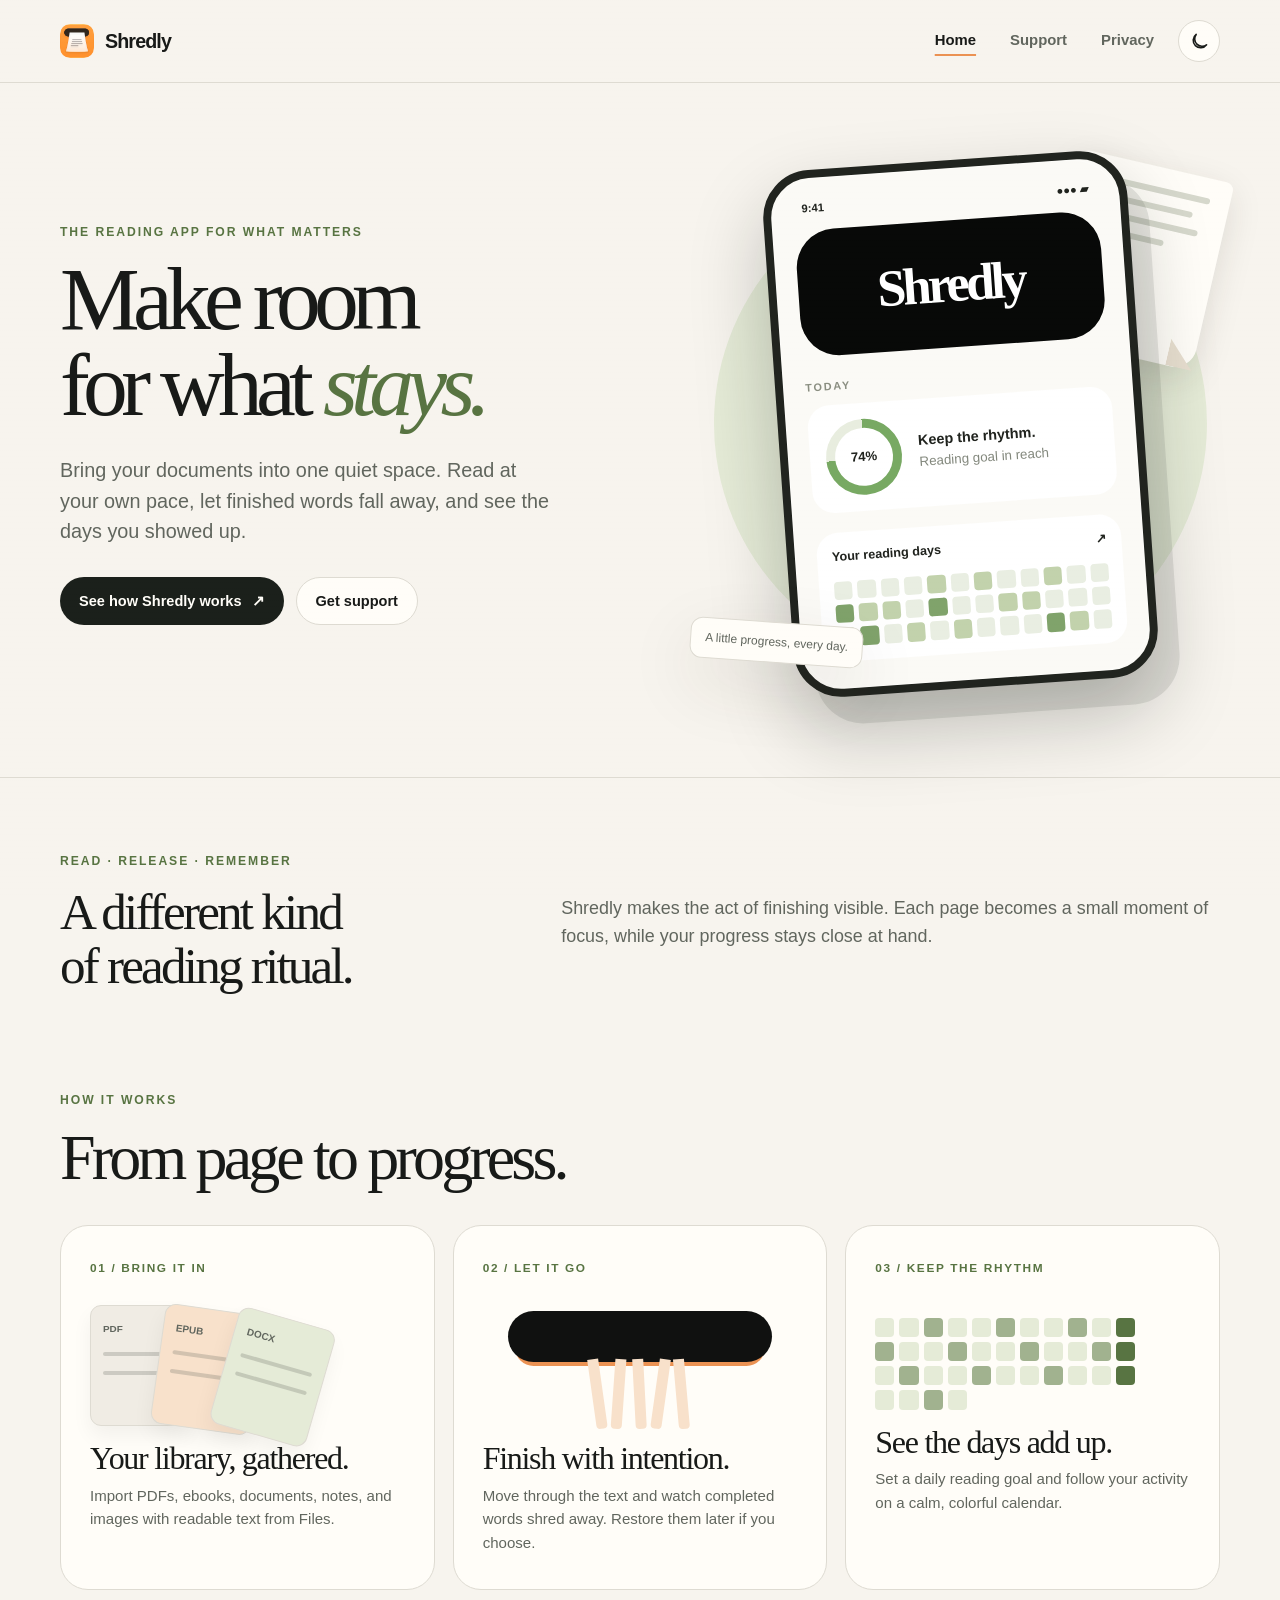
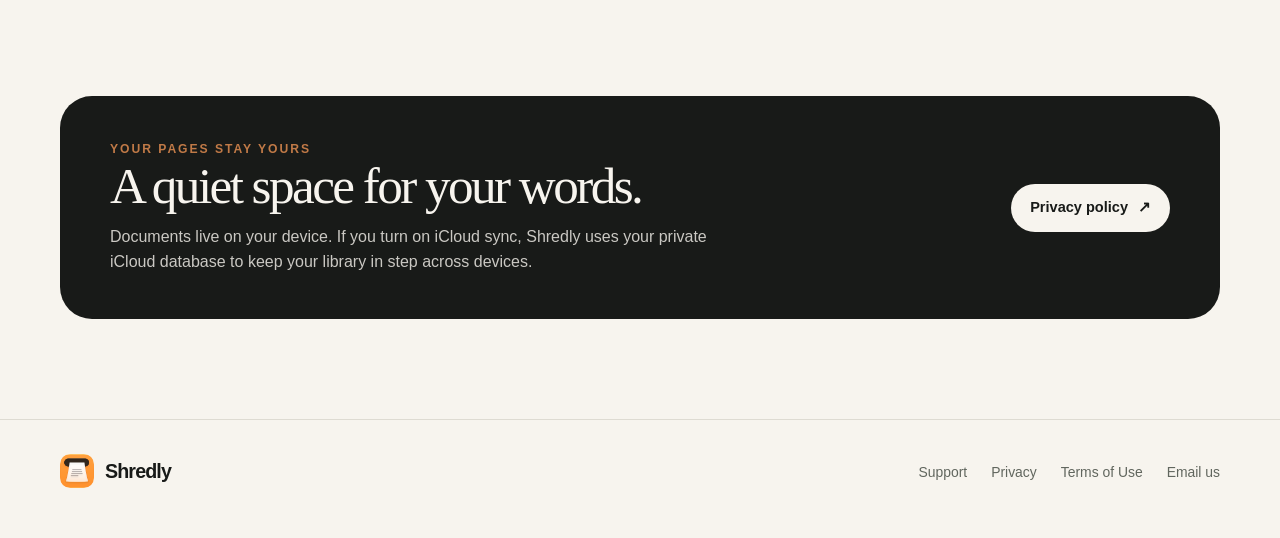
==== index.html @ bb118f6a "Keep mobile navigation controls together" ====
<!doctype html>
<html lang="en">
<head>
  <meta charset="utf-8">
  <meta name="viewport" content="width=device-width, initial-scale=1">
  <meta name="theme-color" content="#f7f4ee">
  <meta name="description" content="Shredly is a reading app for turning pages into progress. Import documents, read with intention, and keep a rhythm that lasts.">
  <link rel="canonical" href="https://missouryy.github.io/shredly-site/">
  <link rel="icon" href="./app-icon.png" type="image/png">
  <link rel="apple-touch-icon" href="./app-icon.png">
  <meta property="og:image" content="https://missouryy.github.io/shredly-site/app-icon.png">
  <link rel="stylesheet" href="./site.css">
  <script>try{const t=localStorage.getItem('shredly-site-theme');if(t==='light'||t==='dark')document.documentElement.dataset.theme=t}catch(_){}</script>
  <script src="./site.js" defer></script>
  <title>Shredly — Read with intention</title>
</head>
<body>
  <a class="skip-link" href="#main">Skip to content</a>
  <header class="site-header">
    <div class="container header-inner">
      <a class="brand" href="./" aria-label="Shredly home"><img src="./app-icon.png" alt="">Shredly</a>
      <nav class="site-nav" aria-label="Primary">
        <a href="./" aria-current="page">Home</a>
        <a href="./support.html">Support</a>
        <a href="./privacy.html">Privacy</a>
      </nav>
      <button class="theme-toggle" type="button" data-theme-toggle aria-label="Switch color mode">
        <svg class="moon" viewBox="0 0 24 24" aria-hidden="true"><path d="M20.1 15.8A8.5 8.5 0 0 1 8.2 3.9 8.5 8.5 0 1 0 20.1 15.8Z"/></svg>
        <svg class="sun" viewBox="0 0 24 24" aria-hidden="true"><circle cx="12" cy="12" r="4"/><path d="M12 2v2m0 16v2M4.9 4.9l1.4 1.4m11.4 11.4 1.4 1.4M2 12h2m16 0h2M4.9 19.1l1.4-1.4M17.7 6.3l1.4-1.4"/></svg>
      </button>
    </div>
  </header>

  <main id="main">
    <section class="container hero" aria-labelledby="hero-title">
      <div class="hero-copy">
        <p class="eyebrow">The reading app for what matters</p>
        <h1 id="hero-title">Make room<br>for what <em>stays.</em></h1>
        <p class="hero-lede">Bring your documents into one quiet space. Read at your own pace, let finished words fall away, and see the days you showed up.</p>
        <div class="button-row">
          <a class="button button-primary" href="#how-it-works">See how Shredly works <span aria-hidden="true">↗</span></a>
          <a class="button button-secondary" href="./support.html">Get support</a>
        </div>
      </div>
      <div class="hero-art" aria-label="Illustration of Shredly's reading interface" role="img">
        <div class="hero-orbit" aria-hidden="true"></div>
        <div class="paper-float" aria-hidden="true"><span></span><span></span><span></span><span></span></div>
        <div class="app-panel" aria-hidden="true">
          <div class="app-top"><span>9:41</span><span>●●● ▰</span></div>
          <div class="app-island">Shredly</div>
          <div class="app-label">Today</div>
          <div class="app-goal"><div class="goal-ring"></div><div><strong>Keep the rhythm.</strong><small>Reading goal in reach</small></div></div>
          <div class="app-calendar"><div class="calendar-head"><span>Your reading days</span><span>↗</span></div><div class="calendar-grid"><i></i><i></i><i></i><i></i><i></i><i></i><i></i><i></i><i></i><i></i><i></i><i></i><i></i><i></i><i></i><i></i><i></i><i></i><i></i><i></i><i></i><i></i><i></i><i></i><i></i><i></i><i></i><i></i><i></i><i></i><i></i><i></i><i></i><i></i><i></i><i></i></div></div>
        </div>
        <div class="art-caption">A little progress, every day.</div>
      </div>
    </section>

    <section class="section-rule" aria-labelledby="statement-title">
      <div class="container statement">
        <div><p class="eyebrow">Read · Release · Remember</p><h2 id="statement-title">A different kind<br>of reading ritual.</h2></div>
        <p>Shredly makes the act of finishing visible. Each page becomes a small moment of focus, while your progress stays close at hand.</p>
      </div>
    </section>

    <section class="container features" id="how-it-works" aria-labelledby="features-title">
      <div class="section-heading"><p class="eyebrow">How it works</p><h2 id="features-title">From page to progress.</h2></div>
      <div class="feature-grid">
        <article class="feature-card"><span class="feature-num">01 / BRING IT IN</span><div class="file-stack" aria-hidden="true"><span>PDF<b></b><b></b></span><span>EPUB<b></b><b></b></span><span>DOCX<b></b><b></b></span></div><h3>Your library, gathered.</h3><p>Import PDFs, ebooks, documents, notes, and images with readable text from Files.</p></article>
        <article class="feature-card"><span class="feature-num">02 / LET IT GO</span><div class="shred-art" aria-hidden="true"><div class="slot"></div><div class="strips"><i style="--angle:-8deg"></i><i style="--angle:4deg"></i><i style="--angle:-3deg"></i><i style="--angle:8deg"></i><i style="--angle:-5deg"></i></div></div><h3>Finish with intention.</h3><p>Move through the text and watch completed words shred away. Restore them later if you choose.</p></article>
        <article class="feature-card"><span class="feature-num">03 / KEEP THE RHYTHM</span><div class="mini-heatmap" aria-hidden="true"><i></i><i></i><i></i><i></i><i></i><i></i><i></i><i></i><i></i><i></i><i></i><i></i><i></i><i></i><i></i><i></i><i></i><i></i><i></i><i></i><i></i><i></i><i></i><i></i><i></i><i></i><i></i><i></i><i></i><i></i><i></i><i></i><i></i><i></i><i></i><i></i><i></i></div><h3>See the days add up.</h3><p>Set a daily reading goal and follow your activity on a calm, colorful calendar.</p></article>
      </div>
    </section>

    <section class="container privacy-band" aria-labelledby="privacy-title">
      <div><p class="eyebrow">Your pages stay yours</p><h2 id="privacy-title">A quiet space for your words.</h2><p>Documents live on your device. If you turn on iCloud sync, Shredly uses your private iCloud database to keep your library in step across devices.</p></div>
      <a class="button" href="./privacy.html">Privacy policy <span aria-hidden="true">↗</span></a>
    </section>
  </main>

  <footer class="site-footer"><div class="container footer-inner"><div><a class="brand" href="./"><img src="./app-icon.png" alt="">Shredly</a></div><nav class="footer-links" aria-label="Footer"><a href="./support.html">Support</a><a href="./privacy.html">Privacy</a><a href="https://www.apple.com/legal/internet-services/itunes/dev/stdeula/" target="_blank" rel="noopener noreferrer">Terms of Use</a><a href="mailto:missouryy@icloud.com">Email us</a></nav></div></footer>
</body>
</html>
---- site.css ----
:root {
  color-scheme: light;
  --bg: #f7f4ee;
  --surface: #fffdf8;
  --surface-soft: #f0ece4;
  --ink: #181a18;
  --muted: #61665e;
  --line: #dedbd2;
  --orange: #eb9253;
  --orange-soft: #f8e1cb;
  --green: #587442;
  --green-soft: #e5ebd7;
  --pill: #101110;
  --shadow: 0 24px 70px rgba(53, 46, 31, .11);
}

@media (prefers-color-scheme: dark) {
  :root:not([data-theme="light"]) {
    color-scheme: dark;
    --bg: #111411;
    --surface: #1c211c;
    --surface-soft: #272d26;
    --ink: #f5f2e9;
    --muted: #b9bfb3;
    --line: #394137;
    --orange: #e9a16c;
    --orange-soft: #49352a;
    --green: #acc486;
    --green-soft: #2c392b;
    --pill: #050605;
    --shadow: 0 24px 70px rgba(0, 0, 0, .32);
  }
}

:root[data-theme="dark"] {
  color-scheme: dark;
  --bg: #111411;
  --surface: #1c211c;
  --surface-soft: #272d26;
  --ink: #f5f2e9;
  --muted: #b9bfb3;
  --line: #394137;
  --orange: #e9a16c;
  --orange-soft: #49352a;
  --green: #acc486;
  --green-soft: #2c392b;
  --pill: #050605;
  --shadow: 0 24px 70px rgba(0, 0, 0, .32);
}

* { box-sizing: border-box; }
html { scroll-behavior: smooth; }
body {
  margin: 0;
  color: var(--ink);
  background: var(--bg);
  font-family: -apple-system, BlinkMacSystemFont, "Segoe UI", sans-serif;
  line-height: 1.55;
  -webkit-font-smoothing: antialiased;
}
body::before {
  content: "";
  position: fixed;
  inset: 0;
  pointer-events: none;
  z-index: 10;
  opacity: .18;
  background-image: repeating-linear-gradient(0deg, transparent 0 5px, rgba(96, 89, 68, .025) 5px 6px);
}
a { color: inherit; }
a:hover { color: var(--green); }
button { font: inherit; }
::selection { background: var(--orange-soft); }
:focus-visible { outline: 3px solid var(--orange); outline-offset: 4px; border-radius: 4px; }
.container { width: min(1160px, calc(100% - 48px)); margin-inline: auto; }
.serif { font-family: Georgia, "Times New Roman", serif; }
.eyebrow { margin: 0 0 14px; font-size: .76rem; font-weight: 800; letter-spacing: .16em; text-transform: uppercase; color: var(--green); }
.muted { color: var(--muted); }
.skip-link { position: absolute; top: -80px; left: 14px; z-index: 30; padding: 10px 16px; background: var(--ink); color: var(--bg); }
.skip-link:focus { top: 12px; }

.site-header { border-bottom: 1px solid var(--line); }
.header-inner { min-height: 82px; display: flex; align-items: center; gap: 24px; }
.brand { display: inline-flex; align-items: center; gap: 11px; text-decoration: none; font-size: 1.23rem; font-weight: 800; letter-spacing: -.045em; }
.brand img { width: 34px; height: 34px; border-radius: 10px; }
.site-nav { display: flex; align-items: center; gap: clamp(16px, 3vw, 34px); margin-left: auto; }
.site-nav a { text-decoration: none; color: var(--muted); font-weight: 650; font-size: .93rem; transition: color .2s; }
.site-nav a[aria-current="page"], .site-nav a:hover { color: var(--ink); }
.site-nav a[aria-current="page"] { text-decoration: underline; text-decoration-color: var(--orange); text-underline-offset: 9px; text-decoration-thickness: 2px; }
.theme-toggle { width: 42px; height: 42px; display: grid; place-items: center; color: var(--ink); background: var(--surface); border: 1px solid var(--line); border-radius: 50%; cursor: pointer; }
.theme-toggle:hover { border-color: var(--orange); }
.theme-toggle svg { width: 21px; height: 21px; fill: none; stroke: currentColor; stroke-width: 1.8; stroke-linecap: round; stroke-linejoin: round; }
.theme-toggle .sun { display: none; }
@media (prefers-color-scheme: dark) { :root:not([data-theme="light"]) .theme-toggle .sun { display: block; } :root:not([data-theme="light"]) .theme-toggle .moon { display: none; } }
:root[data-theme="dark"] .theme-toggle .sun { display: block; }
:root[data-theme="dark"] .theme-toggle .moon { display: none; }

.hero { display: grid; grid-template-columns: 1fr .92fr; gap: min(6vw, 76px); align-items: center; min-height: 690px; padding-block: 76px 88px; }
.hero-copy { max-width: 620px; }
.hero h1, .page-hero h1 { margin: 0; font: 400 clamp(3.8rem, 7vw, 7rem)/.96 Georgia, "Times New Roman", serif; letter-spacing: -.075em; }
.hero h1 em { color: var(--green); font-weight: 400; }
.hero-lede { max-width: 500px; margin: 27px 0 30px; font-size: clamp(1.05rem, 1.8vw, 1.24rem); color: var(--muted); }
.button-row { display: flex; flex-wrap: wrap; gap: 12px; }
.button { display: inline-flex; align-items: center; justify-content: center; min-height: 48px; gap: 10px; padding: 11px 19px; border-radius: 999px; text-decoration: none; font-size: .91rem; font-weight: 750; transition: transform .2s, background .2s, color .2s; }
.button:hover { transform: translateY(-2px); }
.button-primary { color: #fffdf8; background: #1b201b; }
.button-primary:hover { color: #fffdf8; background: #3d5036; }
.button-secondary { border: 1px solid var(--line); background: var(--surface); }
.button-secondary:hover { color: var(--ink); background: var(--surface-soft); }

.hero-art { position: relative; min-height: 530px; display: grid; place-items: center; }
.hero-orbit { position: absolute; width: min(95%, 505px); aspect-ratio: 1; border-radius: 50%; background: var(--green-soft); transform: rotate(-8deg); }
.hero-orbit::before { content: ""; position: absolute; inset: 13%; border: 1px solid rgba(119,148,90,.25); border-radius: 50%; }
.paper-float { position: absolute; width: 156px; height: 192px; top: 1%; right: 1%; padding: 20px; border-radius: 8px 8px 22px 8px; background: #fffdf8; box-shadow: 0 12px 35px rgba(44, 42, 29, .13); transform: rotate(13deg); }
.paper-float::after { content: ""; position: absolute; right: 0; bottom: 0; width: 27px; height: 27px; background: #e8dfd0; clip-path: polygon(0 0,100% 100%,0 100%); }
.paper-float span { display: block; height: 6px; margin-bottom: 11px; border-radius: 9px; background: #d6d8cc; }
.paper-float span:nth-child(2) { width: 88%; }.paper-float span:nth-child(3) { width: 96%; }.paper-float span:nth-child(4) { width: 69%; }
.app-panel { position: relative; width: min(365px, 83%); min-height: 495px; padding: 22px 22px 27px; background: #fbfaf6; color: #20231e; border: 8px solid #21241f; border-radius: 48px; box-shadow: 20px 28px 0 rgba(28, 32, 24, .10), 0 35px 75px rgba(21, 25, 19, .25); transform: rotate(-4deg); overflow: hidden; }
.app-panel::after { content: ""; position: absolute; inset: 0; pointer-events: none; border-radius: inherit; box-shadow: inset 0 0 0 1px rgba(255,255,255,.35); }
.app-top { display: flex; justify-content: space-between; align-items: center; padding: 0 9px; font-size: .7rem; font-weight: 800; }
.app-island { display: grid; place-items: center; height: 127px; margin: 13px auto 22px; border-radius: 39px; background: #080908; color: #fff; font: 700 3.25rem Georgia, "Times New Roman", serif; letter-spacing: -.07em; }
.app-label { font-size: .68rem; font-weight: 800; color: #8a8e81; text-transform: uppercase; letter-spacing: .17em; }
.app-goal { display: flex; align-items: center; gap: 17px; padding: 16px; margin-top: 10px; border-radius: 22px; background: #fff; }
.goal-ring { display: grid; place-items: center; width: 76px; height: 76px; flex: none; border-radius: 50%; background: conic-gradient(#78a963 0 74%,#e8eddf 74% 100%); }
.goal-ring::before { content: "74%"; display: grid; place-items: center; width: 58px; height: 58px; border-radius: 50%; background: #fff; font-size: .82rem; font-weight: 800; }
.app-goal strong { display: block; line-height: 1.2; font-size: .9rem; }.app-goal small { color: #83887d; }
.app-calendar { margin-top: 20px; padding: 15px; border-radius: 22px; background: #fff; }
.calendar-head { display: flex; justify-content: space-between; align-items: center; margin-bottom: 14px; font-size: .79rem; font-weight: 750; }
.calendar-grid { display: grid; grid-template-columns: repeat(12, 1fr); gap: 5px; }
.calendar-grid i { aspect-ratio: 1; border-radius: 4px; background: #e9eee2; }.calendar-grid i:nth-child(5n), .calendar-grid i:nth-child(7n) { background: #c2d2ac; }.calendar-grid i:nth-child(13n), .calendar-grid i:nth-child(17n) { background: #80a36b; }
.art-caption { position: absolute; left: -2%; bottom: 5%; padding: 10px 14px; border: 1px solid var(--line); background: var(--surface); border-radius: 12px; box-shadow: var(--shadow); color: var(--muted); font-size: .75rem; transform: rotate(4deg); }

.section-rule { border-top: 1px solid var(--line); }
.statement { display: grid; grid-template-columns: .62fr 1fr; gap: 8%; align-items: center; padding-block: 74px; }
.statement h2 { margin: 0; font: 400 clamp(2.35rem, 4vw, 4rem)/1.06 Georgia, "Times New Roman", serif; letter-spacing: -.055em; }
.statement p:last-child { margin: 0; color: var(--muted); font-size: 1.12rem; }
.features { padding-block: 24px 106px; }
.section-heading { max-width: 650px; margin-bottom: 34px; }
.section-heading h2 { margin: 0; font: 400 clamp(2.9rem, 5vw, 4.8rem)/1.05 Georgia, "Times New Roman", serif; letter-spacing: -.06em; }
.feature-grid { display: grid; grid-template-columns: repeat(3, 1fr); gap: 18px; }
.feature-card { min-height: 365px; padding: 29px; border: 1px solid var(--line); border-radius: 28px; background: var(--surface); overflow: hidden; }
.feature-num { font-size: .74rem; color: var(--green); font-weight: 800; letter-spacing: .14em; }
.feature-card h3 { margin: 16px 0 8px; font: 400 2rem/1.06 Georgia, "Times New Roman", serif; letter-spacing: -.04em; }
.feature-card p { margin: 0; color: var(--muted); font-size: .94rem; }
.file-stack { display: flex; align-items: end; height: 146px; padding-top: 27px; }
.file-stack span { width: 100px; height: 121px; border-radius: 11px; background: var(--surface-soft); border: 1px solid var(--line); box-shadow: 0 10px 20px rgba(0,0,0,.05); padding: 15px 12px; font-size: .62rem; font-weight: 800; color: var(--muted); }
.file-stack span + span { margin-left: -32px; transform: rotate(8deg) translateY(4px); background: var(--orange-soft); }
.file-stack span:last-child { transform: rotate(16deg) translateY(12px); background: var(--green-soft); }
.file-stack b { display: block; height: 4px; border-radius: 3px; margin-top: 15px; background: currentColor; opacity: .25; }
.shred-art { display: grid; place-items: start center; height: 146px; padding-top: 31px; }
.shred-art .slot { width: 84%; height: 51px; border-radius: 40px; background: var(--pill); box-shadow: 0 11px 0 -7px var(--orange); }
.shred-art .strips { display: flex; gap: 10px; margin-top: -3px; }
.shred-art .strips i { width: 11px; height: 70px; border-radius: 0 0 4px 4px; background: var(--orange-soft); transform: rotate(var(--angle)); }
.mini-heatmap { display: grid; grid-template-columns: repeat(11, 1fr); gap: 5px; max-width: 260px; margin-top: 38px; }
.mini-heatmap i { aspect-ratio: 1; border-radius: 4px; background: var(--green-soft); }.mini-heatmap i:nth-child(3n) { background: color-mix(in srgb, var(--green) 48%, var(--green-soft)); }.mini-heatmap i:nth-child(11n) { background: var(--green); }
.privacy-band { display: grid; grid-template-columns: 1.4fr .7fr; gap: 20px; align-items: center; margin-bottom: 100px; padding: 44px 50px; border-radius: 32px; background: var(--ink); color: var(--bg); }
.privacy-band .eyebrow { color: var(--orange); }.privacy-band h2 { margin: 0 0 12px; font: 400 clamp(2.4rem, 4vw, 3.8rem)/1.06 Georgia, "Times New Roman", serif; letter-spacing: -.05em; }.privacy-band p { max-width: 620px; margin: 0; opacity: .8; }
.privacy-band .button { justify-self: end; background: var(--bg); color: var(--ink); }

.page-hero { padding-block: 94px 61px; max-width: 830px; }.page-hero h1 { font-size: clamp(3.8rem, 7vw, 6rem); }.page-hero > p:last-child { max-width: 650px; margin: 24px 0 0; color: var(--muted); font-size: 1.15rem; }
.support-grid { display: grid; grid-template-columns: .8fr 1.2fr; gap: 60px; padding-bottom: 110px; }
.contact-card { align-self: start; padding: 32px; background: var(--orange-soft); border-radius: 26px; }.contact-card h2 { margin: 14px 0 12px; font: 400 2.2rem Georgia, "Times New Roman", serif; letter-spacing: -.04em; }.contact-card p { margin-bottom: 24px; color: var(--muted); }.contact-card .button { background: #1b201b; color: white; }
.faq-list { border-top: 1px solid var(--line); }.faq { padding: 23px 0 26px; border-bottom: 1px solid var(--line); }.faq h2 { margin: 0 0 9px; font: 400 1.5rem Georgia, "Times New Roman", serif; letter-spacing: -.03em; }.faq p { margin: 0; color: var(--muted); }.faq a, .policy a { text-underline-offset: 3px; color: var(--green); }
.policy-layout { display: grid; grid-template-columns: 240px minmax(0, 730px); gap: 70px; padding-bottom: 110px; }
.policy-nav { align-self: start; position: sticky; top: 30px; border-left: 1px solid var(--line); padding-left: 18px; }.policy-nav a { display: block; padding: 7px 0; font-size: .89rem; text-decoration: none; color: var(--muted); }.policy-nav a:hover { color: var(--ink); }.policy .intro { padding: 25px 28px; border-radius: 20px; background: var(--green-soft); }.policy section { padding: 31px 0; border-bottom: 1px solid var(--line); }.policy section:first-of-type { padding-top: 0; }.policy h2 { margin: 0 0 12px; font: 400 1.9rem Georgia, "Times New Roman", serif; letter-spacing: -.04em; }.policy p { margin: 10px 0 0; color: var(--muted); }.policy ul { color: var(--muted); padding-left: 22px; }.policy li + li { margin-top: 7px; }.updated { color: var(--muted); font-size: .85rem; }

.site-footer { border-top: 1px solid var(--line); padding-block: 34px 42px; }.footer-inner { display: flex; align-items: start; justify-content: space-between; gap: 30px; }.footer-links { display: flex; flex-wrap: wrap; gap: 12px 24px; padding-top: 8px; }.footer-links a { color: var(--muted); text-decoration: none; font-size: .87rem; }.footer-links a:hover { color: var(--ink); }

@media (max-width: 900px) {
  .hero { grid-template-columns: 1fr; padding-top: 62px; gap: 24px; }.hero-art { min-height: 540px; }.paper-float { right: 11%; }
  .feature-grid { grid-template-columns: 1fr 1fr; }.feature-card:last-child { grid-column: span 2; }.feature-card:last-child .mini-heatmap { max-width: 350px; }
  .support-grid { grid-template-columns: 1fr; gap: 35px; }.policy-layout { grid-template-columns: 1fr; gap: 20px; }.policy-nav { position: static; display: flex; flex-wrap: wrap; gap: 2px 16px; border-left: 0; border-bottom: 1px solid var(--line); padding: 0 0 16px; }
}
@media (max-width: 600px) {
  .container { width: min(100% - 32px, 1160px); }
  .header-inner { min-height: 72px; display: grid; grid-template-columns: minmax(0, 1fr) auto; gap: 12px; padding-block: 12px; }
  .brand { grid-column: 1 / -1; font-size: 1.08rem; }.brand img { width: 30px; height: 30px; }
  .site-nav { grid-column: 1; grid-row: 2; width: auto; min-width: 0; justify-content: flex-start; gap: clamp(12px, 4vw, 24px); margin-left: 0; white-space: nowrap; }.site-nav a { font-size: .86rem; }
  .theme-toggle { grid-column: 2; grid-row: 2; margin-left: 0; width: 38px; height: 38px; }
  .hero { min-height: 0; padding-block: 66px 40px; }.hero h1 { font-size: clamp(3.6rem, 12vw, 5.3rem); }.hero-lede { margin-top: 20px; }.hero-art { min-height: 435px; }.app-panel { width: min(315px, 80%); min-height: 435px; padding: 17px; border-radius: 40px; }.app-island { height: 105px; font-size: 2.6rem; }.paper-float { width: 110px; height: 140px; right: 1%; }.art-caption { bottom: 0; left: 0; }
  .statement { grid-template-columns: 1fr; gap: 18px; padding-block: 54px; }.features { padding-bottom: 70px; }.feature-grid { grid-template-columns: 1fr; }.feature-card, .feature-card:last-child { grid-column: auto; min-height: 315px; }.privacy-band { grid-template-columns: 1fr; padding: 32px 26px; margin-bottom: 70px; }.privacy-band .button { justify-self: start; }.page-hero { padding-block: 65px 43px; }.page-hero h1 { font-size: clamp(3.35rem, 11vw, 4.7rem); }.support-grid, .policy-layout { padding-bottom: 75px; }.footer-inner { display: block; }.footer-links { margin-top: 18px; }
}
@media (prefers-reduced-motion: reduce) { html { scroll-behavior: auto; } *, *::before, *::after { transition-duration: .01ms !important; animation-duration: .01ms !important; } }
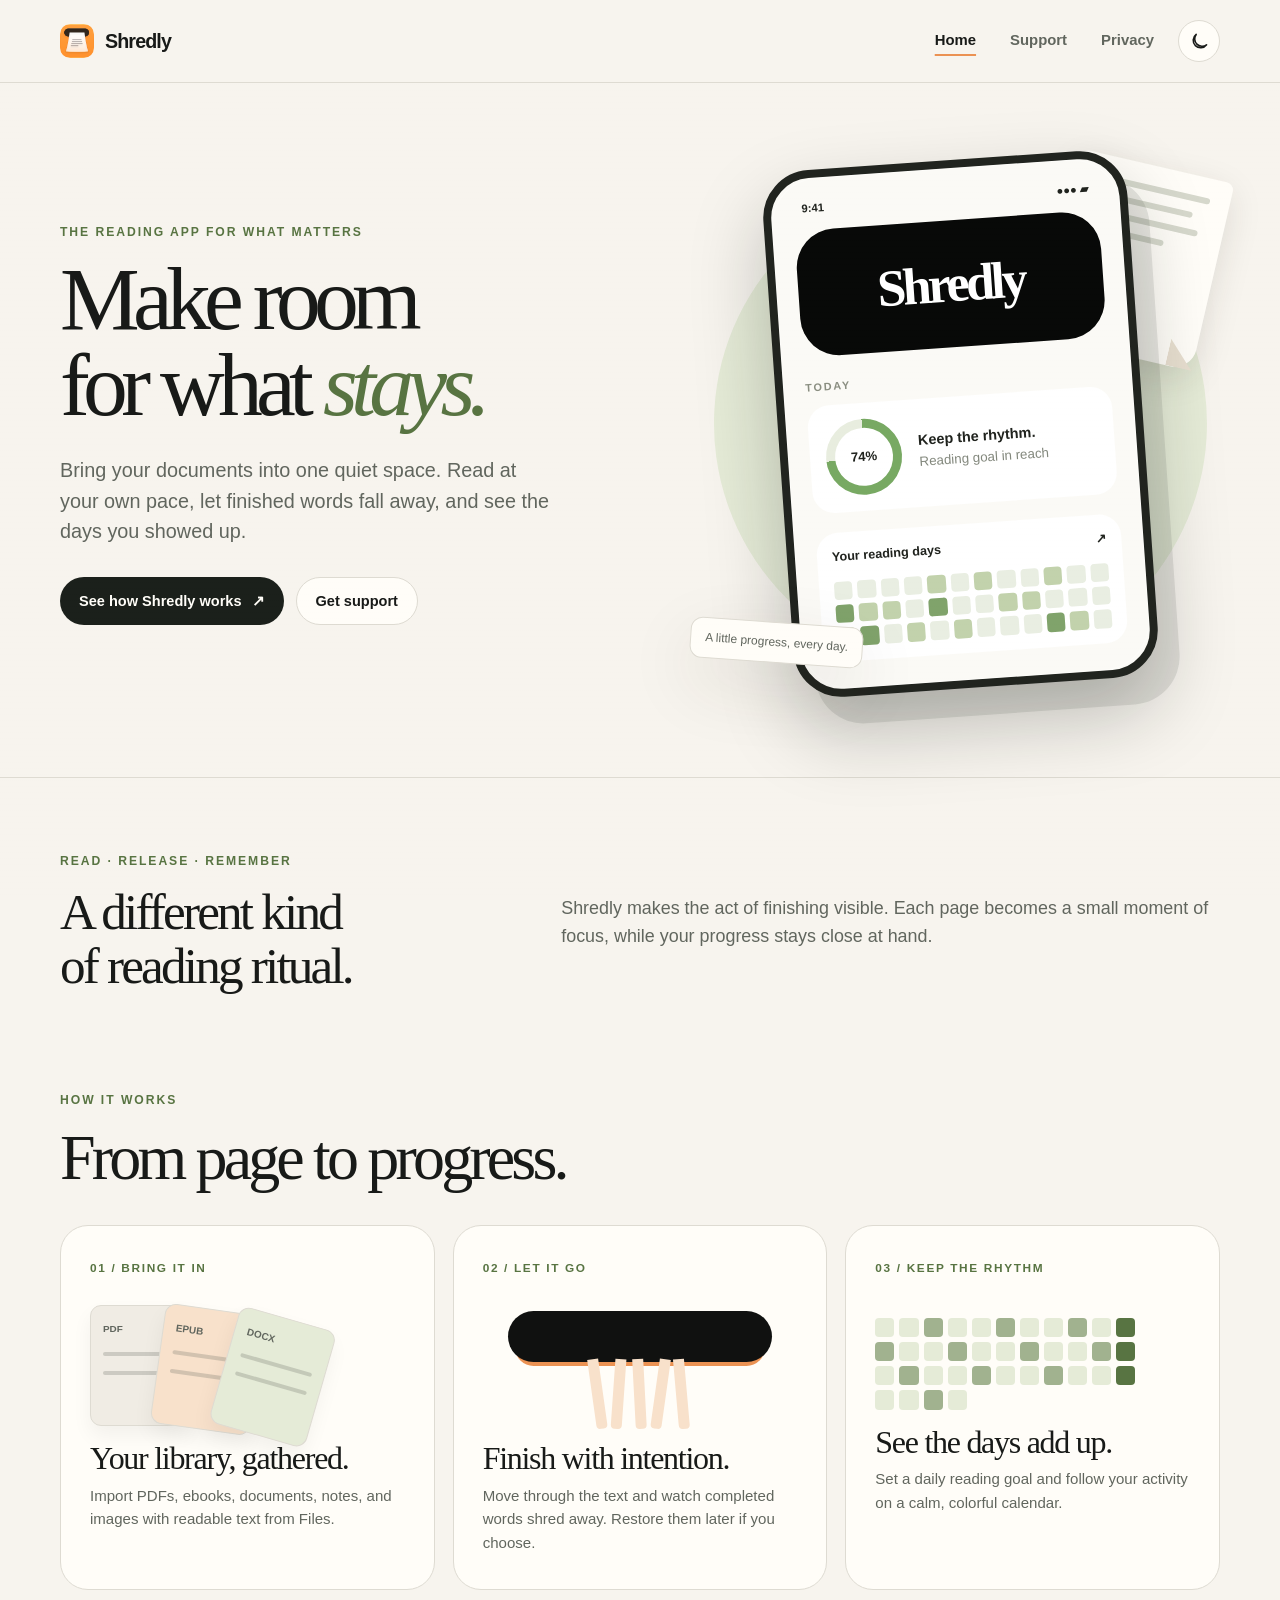
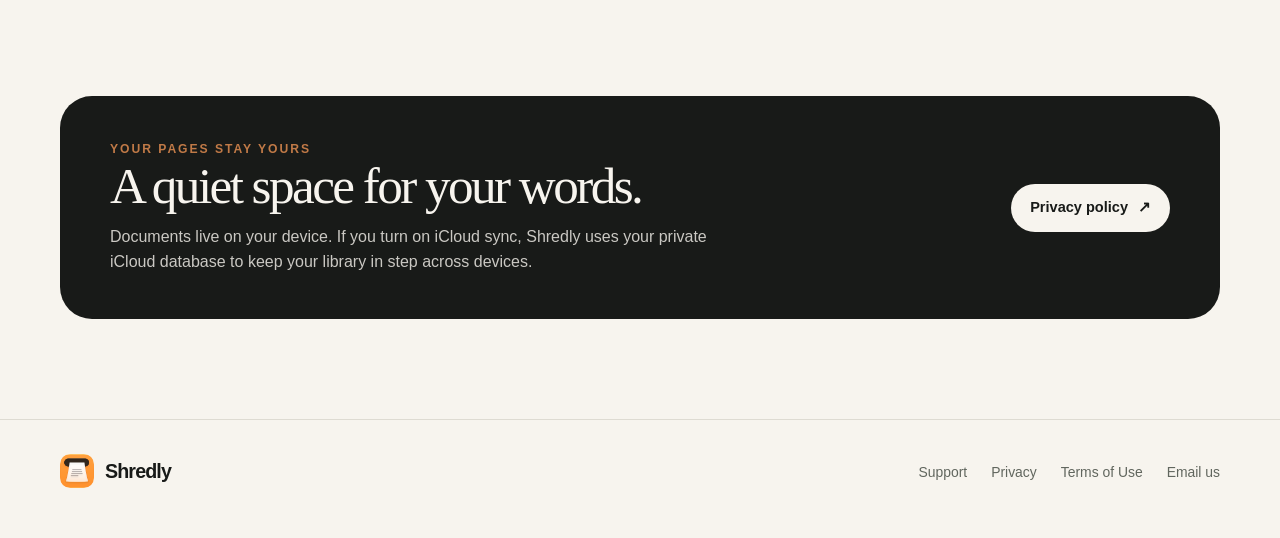
==== commit c8077461: "Keep site navigation sticky and offset section anchors" ====
--- a/index.html
+++ b/index.html
@@ -9,7 +9,7 @@
   <link rel="icon" href="./app-icon.png" type="image/png">
   <link rel="apple-touch-icon" href="./app-icon.png">
   <meta property="og:image" content="https://missouryy.github.io/shredly-site/app-icon.png">
-  <link rel="stylesheet" href="./site.css">
+  <link rel="stylesheet" href="./site.css?v=sticky-header-1">
   <script>try{const t=localStorage.getItem('shredly-site-theme');if(t==='light'||t==='dark')document.documentElement.dataset.theme=t}catch(_){}</script>
   <script src="./site.js" defer></script>
   <title>Shredly — Read with intention</title>
--- a/site.css
+++ b/site.css
@@ -1,5 +1,6 @@
 :root {
   color-scheme: light;
+  --header-offset: 100px;
   --bg: #f7f4ee;
   --surface: #fffdf8;
   --surface-soft: #f0ece4;
@@ -49,7 +50,7 @@
 }
 
 * { box-sizing: border-box; }
-html { scroll-behavior: smooth; }
+html { scroll-behavior: smooth; scroll-padding-top: var(--header-offset); }
 body {
   margin: 0;
   color: var(--ink);
@@ -79,7 +80,7 @@
 .skip-link { position: absolute; top: -80px; left: 14px; z-index: 30; padding: 10px 16px; background: var(--ink); color: var(--bg); }
 .skip-link:focus { top: 12px; }
 
-.site-header { border-bottom: 1px solid var(--line); }
+.site-header { position: sticky; top: 0; z-index: 20; background: var(--bg); border-bottom: 1px solid var(--line); }
 .header-inner { min-height: 82px; display: flex; align-items: center; gap: 24px; }
 .brand { display: inline-flex; align-items: center; gap: 11px; text-decoration: none; font-size: 1.23rem; font-weight: 800; letter-spacing: -.045em; }
 .brand img { width: 34px; height: 34px; border-radius: 10px; }
@@ -162,7 +163,7 @@
 .contact-card { align-self: start; padding: 32px; background: var(--orange-soft); border-radius: 26px; }.contact-card h2 { margin: 14px 0 12px; font: 400 2.2rem Georgia, "Times New Roman", serif; letter-spacing: -.04em; }.contact-card p { margin-bottom: 24px; color: var(--muted); }.contact-card .button { background: #1b201b; color: white; }
 .faq-list { border-top: 1px solid var(--line); }.faq { padding: 23px 0 26px; border-bottom: 1px solid var(--line); }.faq h2 { margin: 0 0 9px; font: 400 1.5rem Georgia, "Times New Roman", serif; letter-spacing: -.03em; }.faq p { margin: 0; color: var(--muted); }.faq a, .policy a { text-underline-offset: 3px; color: var(--green); }
 .policy-layout { display: grid; grid-template-columns: 240px minmax(0, 730px); gap: 70px; padding-bottom: 110px; }
-.policy-nav { align-self: start; position: sticky; top: 30px; border-left: 1px solid var(--line); padding-left: 18px; }.policy-nav a { display: block; padding: 7px 0; font-size: .89rem; text-decoration: none; color: var(--muted); }.policy-nav a:hover { color: var(--ink); }.policy .intro { padding: 25px 28px; border-radius: 20px; background: var(--green-soft); }.policy section { padding: 31px 0; border-bottom: 1px solid var(--line); }.policy section:first-of-type { padding-top: 0; }.policy h2 { margin: 0 0 12px; font: 400 1.9rem Georgia, "Times New Roman", serif; letter-spacing: -.04em; }.policy p { margin: 10px 0 0; color: var(--muted); }.policy ul { color: var(--muted); padding-left: 22px; }.policy li + li { margin-top: 7px; }.updated { color: var(--muted); font-size: .85rem; }
+.policy-nav { align-self: start; position: sticky; top: var(--header-offset); border-left: 1px solid var(--line); padding-left: 18px; }.policy-nav a { display: block; padding: 7px 0; font-size: .89rem; text-decoration: none; color: var(--muted); }.policy-nav a:hover { color: var(--ink); }.policy .intro { padding: 25px 28px; border-radius: 20px; background: var(--green-soft); }.policy section { padding: 31px 0; border-bottom: 1px solid var(--line); }.policy section:first-of-type { padding-top: 0; }.policy h2 { margin: 0 0 12px; font: 400 1.9rem Georgia, "Times New Roman", serif; letter-spacing: -.04em; }.policy p { margin: 10px 0 0; color: var(--muted); }.policy ul { color: var(--muted); padding-left: 22px; }.policy li + li { margin-top: 7px; }.updated { color: var(--muted); font-size: .85rem; }
 
 .site-footer { border-top: 1px solid var(--line); padding-block: 34px 42px; }.footer-inner { display: flex; align-items: start; justify-content: space-between; gap: 30px; }.footer-links { display: flex; flex-wrap: wrap; gap: 12px 24px; padding-top: 8px; }.footer-links a { color: var(--muted); text-decoration: none; font-size: .87rem; }.footer-links a:hover { color: var(--ink); }
 
@@ -172,6 +173,7 @@
   .support-grid { grid-template-columns: 1fr; gap: 35px; }.policy-layout { grid-template-columns: 1fr; gap: 20px; }.policy-nav { position: static; display: flex; flex-wrap: wrap; gap: 2px 16px; border-left: 0; border-bottom: 1px solid var(--line); padding: 0 0 16px; }
 }
 @media (max-width: 600px) {
+  :root { --header-offset: 120px; }
   .container { width: min(100% - 32px, 1160px); }
   .header-inner { min-height: 72px; display: grid; grid-template-columns: minmax(0, 1fr) auto; gap: 12px; padding-block: 12px; }
   .brand { grid-column: 1 / -1; font-size: 1.08rem; }.brand img { width: 30px; height: 30px; }
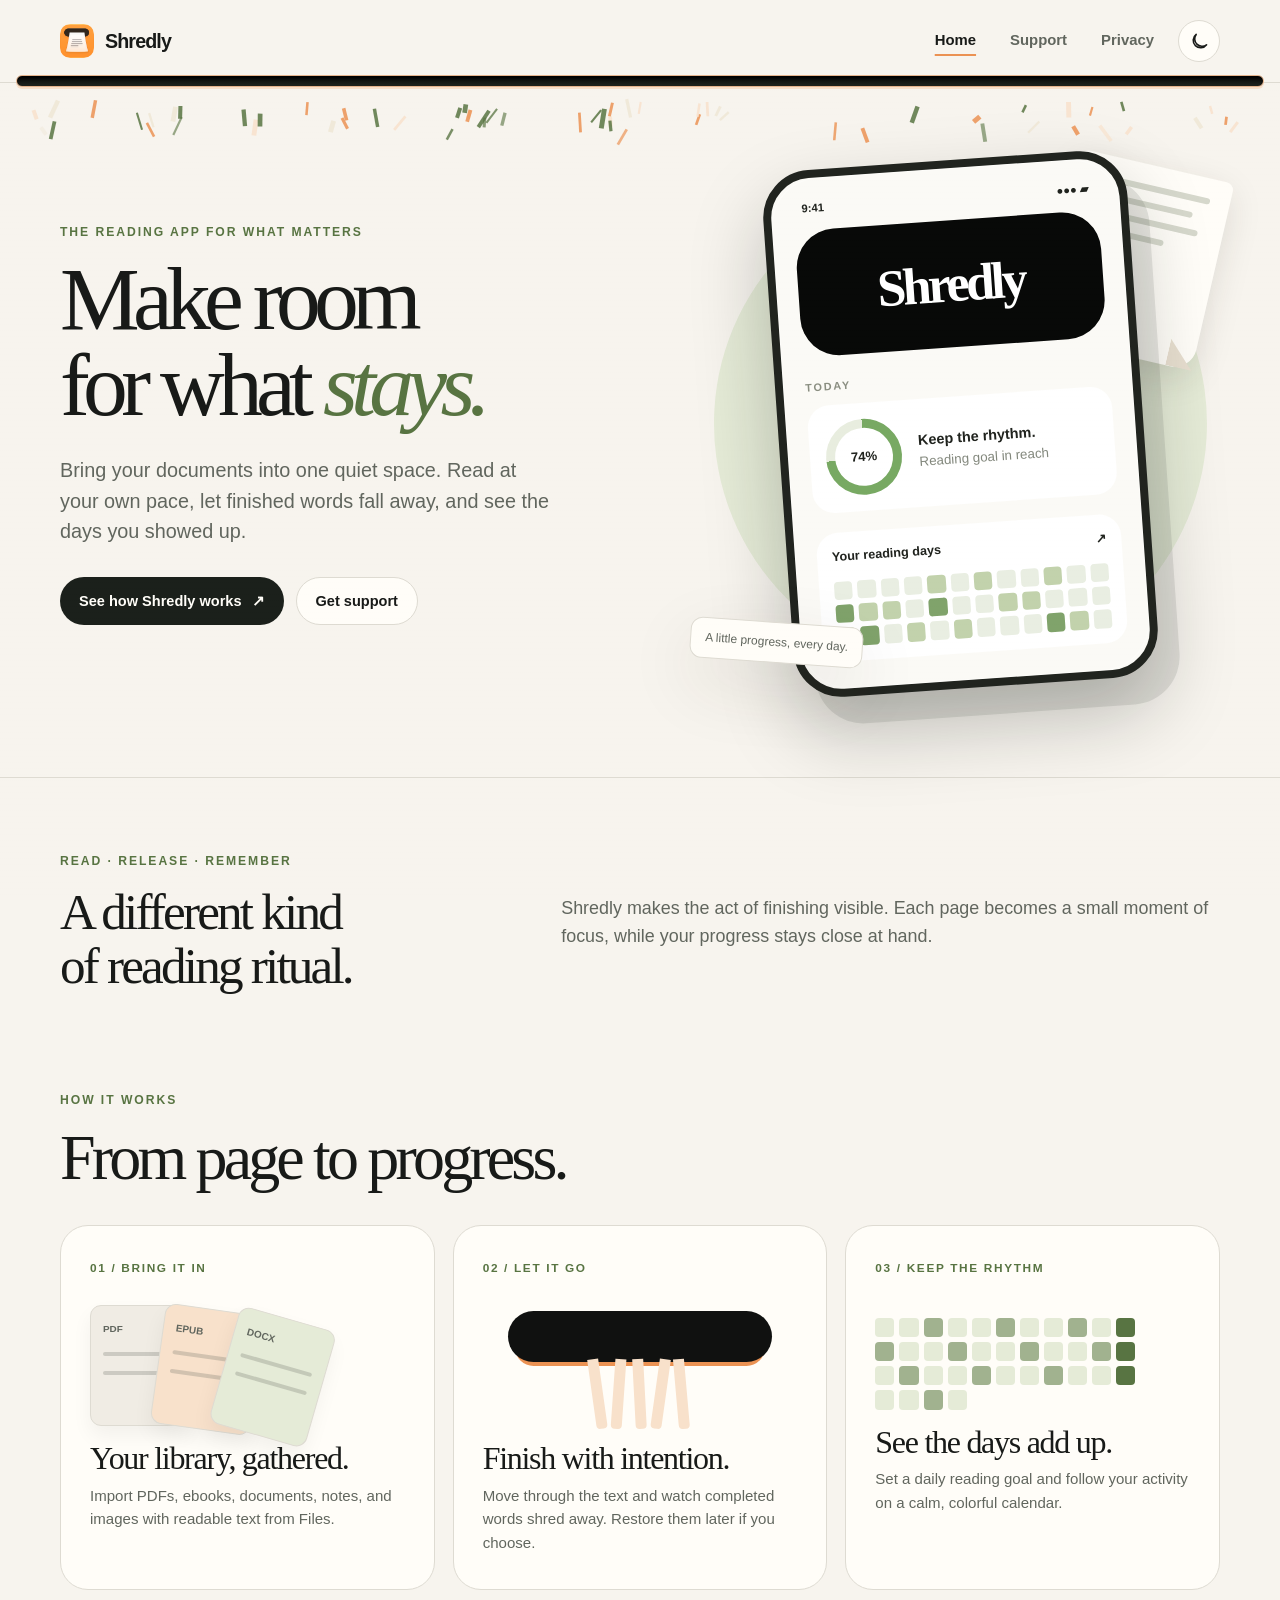
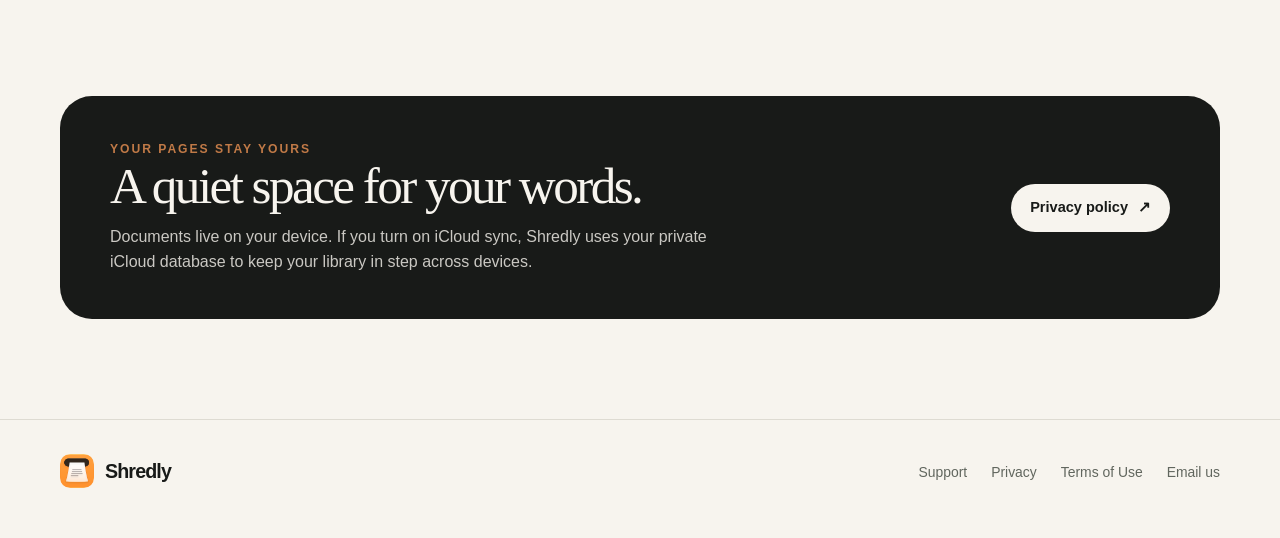
==== commit 600b00cf: "Add scroll-driven paper particles beneath a shredder-style header" ====
--- a/index.html
+++ b/index.html
@@ -9,9 +9,9 @@
   <link rel="icon" href="./app-icon.png" type="image/png">
   <link rel="apple-touch-icon" href="./app-icon.png">
   <meta property="og:image" content="https://missouryy.github.io/shredly-site/app-icon.png">
-  <link rel="stylesheet" href="./site.css?v=sticky-header-1">
+  <link rel="stylesheet" href="./site.css?v=shred-mouth-2">
   <script>try{const t=localStorage.getItem('shredly-site-theme');if(t==='light'||t==='dark')document.documentElement.dataset.theme=t}catch(_){}</script>
-  <script src="./site.js" defer></script>
+  <script src="./site.js?v=shred-mouth-2" defer></script>
   <title>Shredly — Read with intention</title>
 </head>
 <body>
--- a/site.css
+++ b/site.css
@@ -81,6 +81,34 @@
 .skip-link:focus { top: 12px; }
 
 .site-header { position: sticky; top: 0; z-index: 20; background: var(--bg); border-bottom: 1px solid var(--line); }
+/* A narrow shredder mouth where the page passes beneath the navigation. */
+.site-header::after {
+  content: "";
+  position: absolute;
+  z-index: 2;
+  bottom: -5px;
+  left: 16px;
+  right: 16px;
+  height: 10px;
+  border: 1px solid color-mix(in srgb, var(--orange) 55%, var(--line));
+  border-radius: 999px;
+  background: linear-gradient(#050605, #20251f);
+  box-shadow: inset 0 2px 3px #000, 0 2px 0 var(--orange-soft);
+  pointer-events: none;
+}
+.shred-particles {
+  position: absolute;
+  z-index: 1;
+  top: calc(100% + 3px);
+  left: 0;
+  width: 100%;
+  height: 112px;
+  pointer-events: none;
+}
+@media (prefers-reduced-motion: reduce) {
+  .shred-particles { display: none; }
+}
+
 .header-inner { min-height: 82px; display: flex; align-items: center; gap: 24px; }
 .brand { display: inline-flex; align-items: center; gap: 11px; text-decoration: none; font-size: 1.23rem; font-weight: 800; letter-spacing: -.045em; }
 .brand img { width: 34px; height: 34px; border-radius: 10px; }
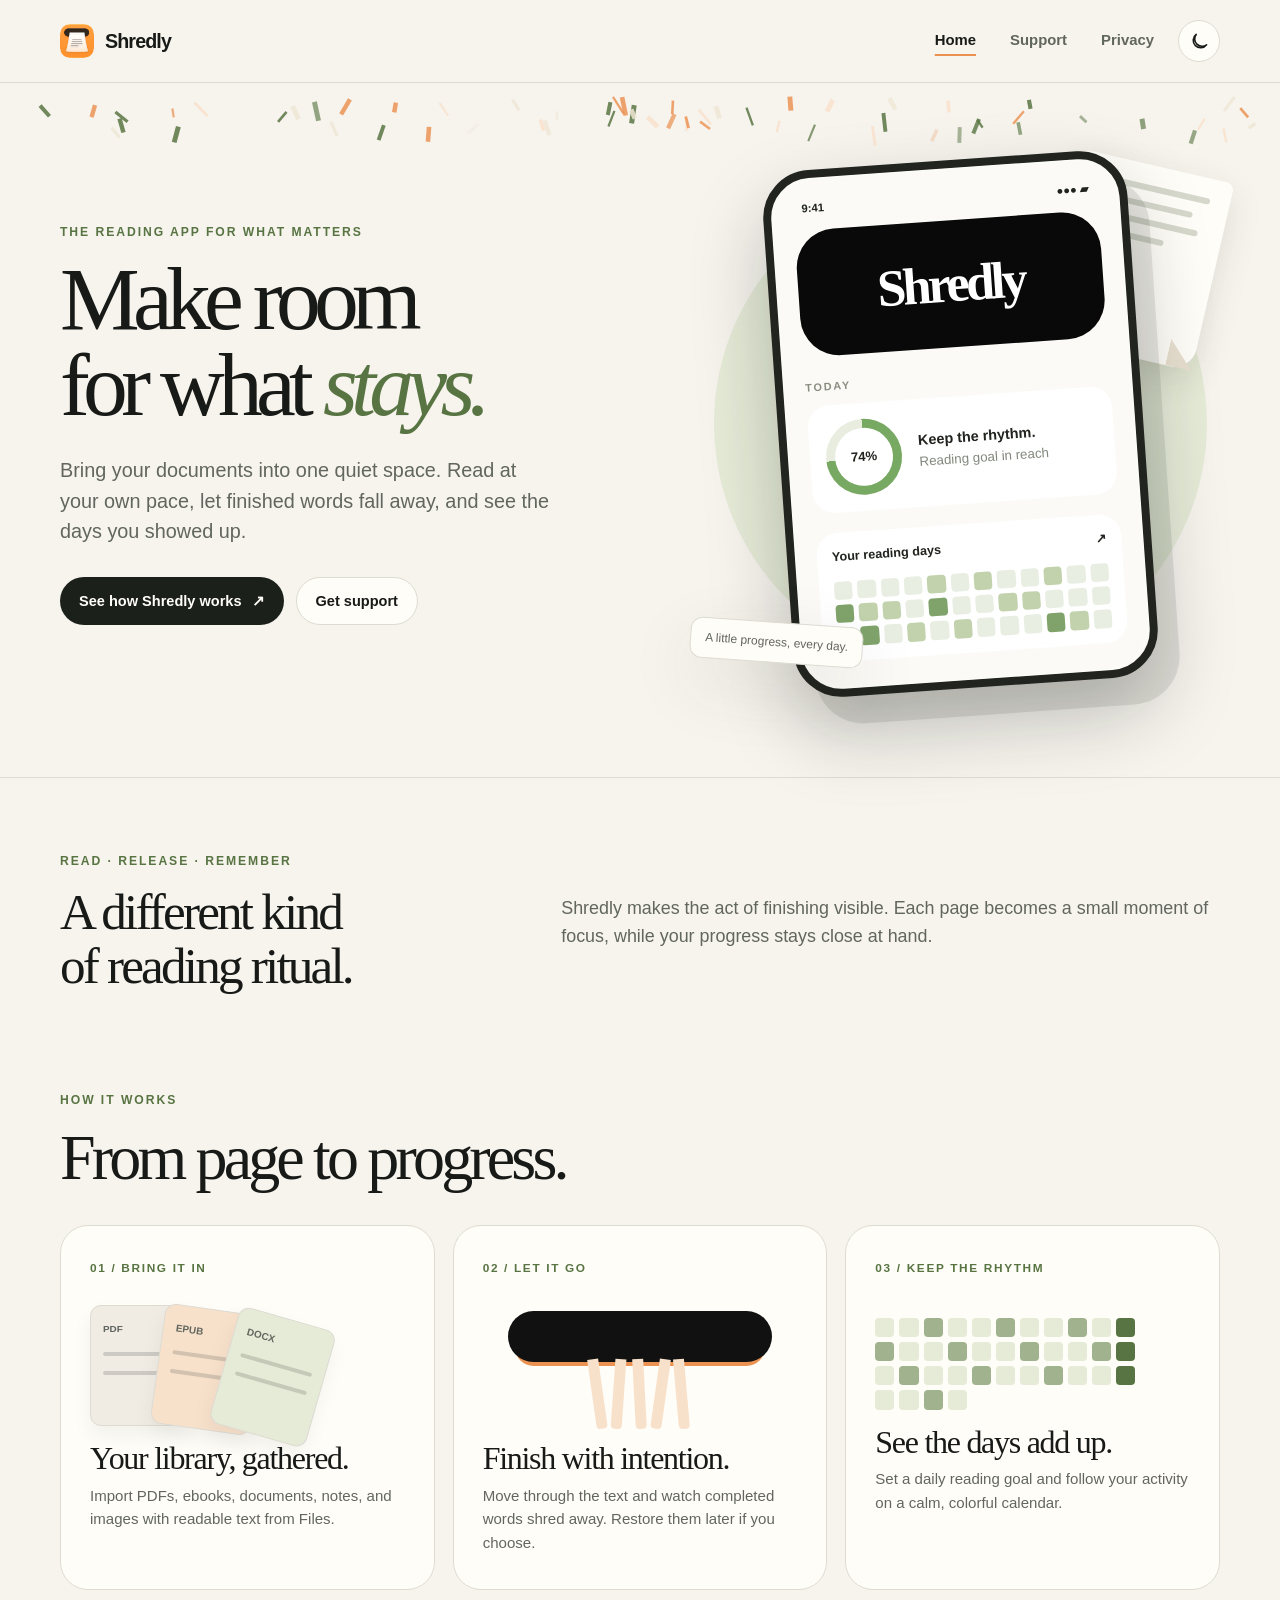
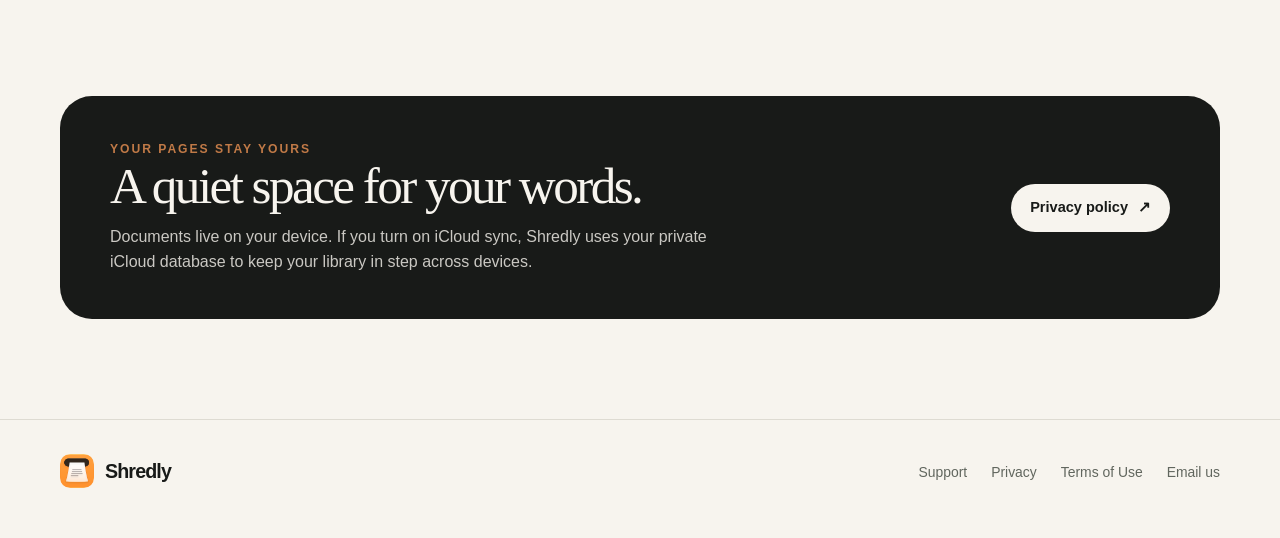
==== commit c1e7bdef: "Emit paper particles directly from the navigation boundary" ====
--- a/index.html
+++ b/index.html
@@ -9,7 +9,7 @@
   <link rel="icon" href="./app-icon.png" type="image/png">
   <link rel="apple-touch-icon" href="./app-icon.png">
   <meta property="og:image" content="https://missouryy.github.io/shredly-site/app-icon.png">
-  <link rel="stylesheet" href="./site.css?v=shred-mouth-2">
+  <link rel="stylesheet" href="./site.css?v=boundary-particles-3">
   <script>try{const t=localStorage.getItem('shredly-site-theme');if(t==='light'||t==='dark')document.documentElement.dataset.theme=t}catch(_){}</script>
   <script src="./site.js?v=shred-mouth-2" defer></script>
   <title>Shredly — Read with intention</title>
--- a/site.css
+++ b/site.css
@@ -81,25 +81,10 @@
 .skip-link:focus { top: 12px; }
 
 .site-header { position: sticky; top: 0; z-index: 20; background: var(--bg); border-bottom: 1px solid var(--line); }
-/* A narrow shredder mouth where the page passes beneath the navigation. */
-.site-header::after {
-  content: "";
-  position: absolute;
-  z-index: 2;
-  bottom: -5px;
-  left: 16px;
-  right: 16px;
-  height: 10px;
-  border: 1px solid color-mix(in srgb, var(--orange) 55%, var(--line));
-  border-radius: 999px;
-  background: linear-gradient(#050605, #20251f);
-  box-shadow: inset 0 2px 3px #000, 0 2px 0 var(--orange-soft);
-  pointer-events: none;
-}
 .shred-particles {
   position: absolute;
   z-index: 1;
-  top: calc(100% + 3px);
+  top: 100%;
   left: 0;
   width: 100%;
   height: 112px;
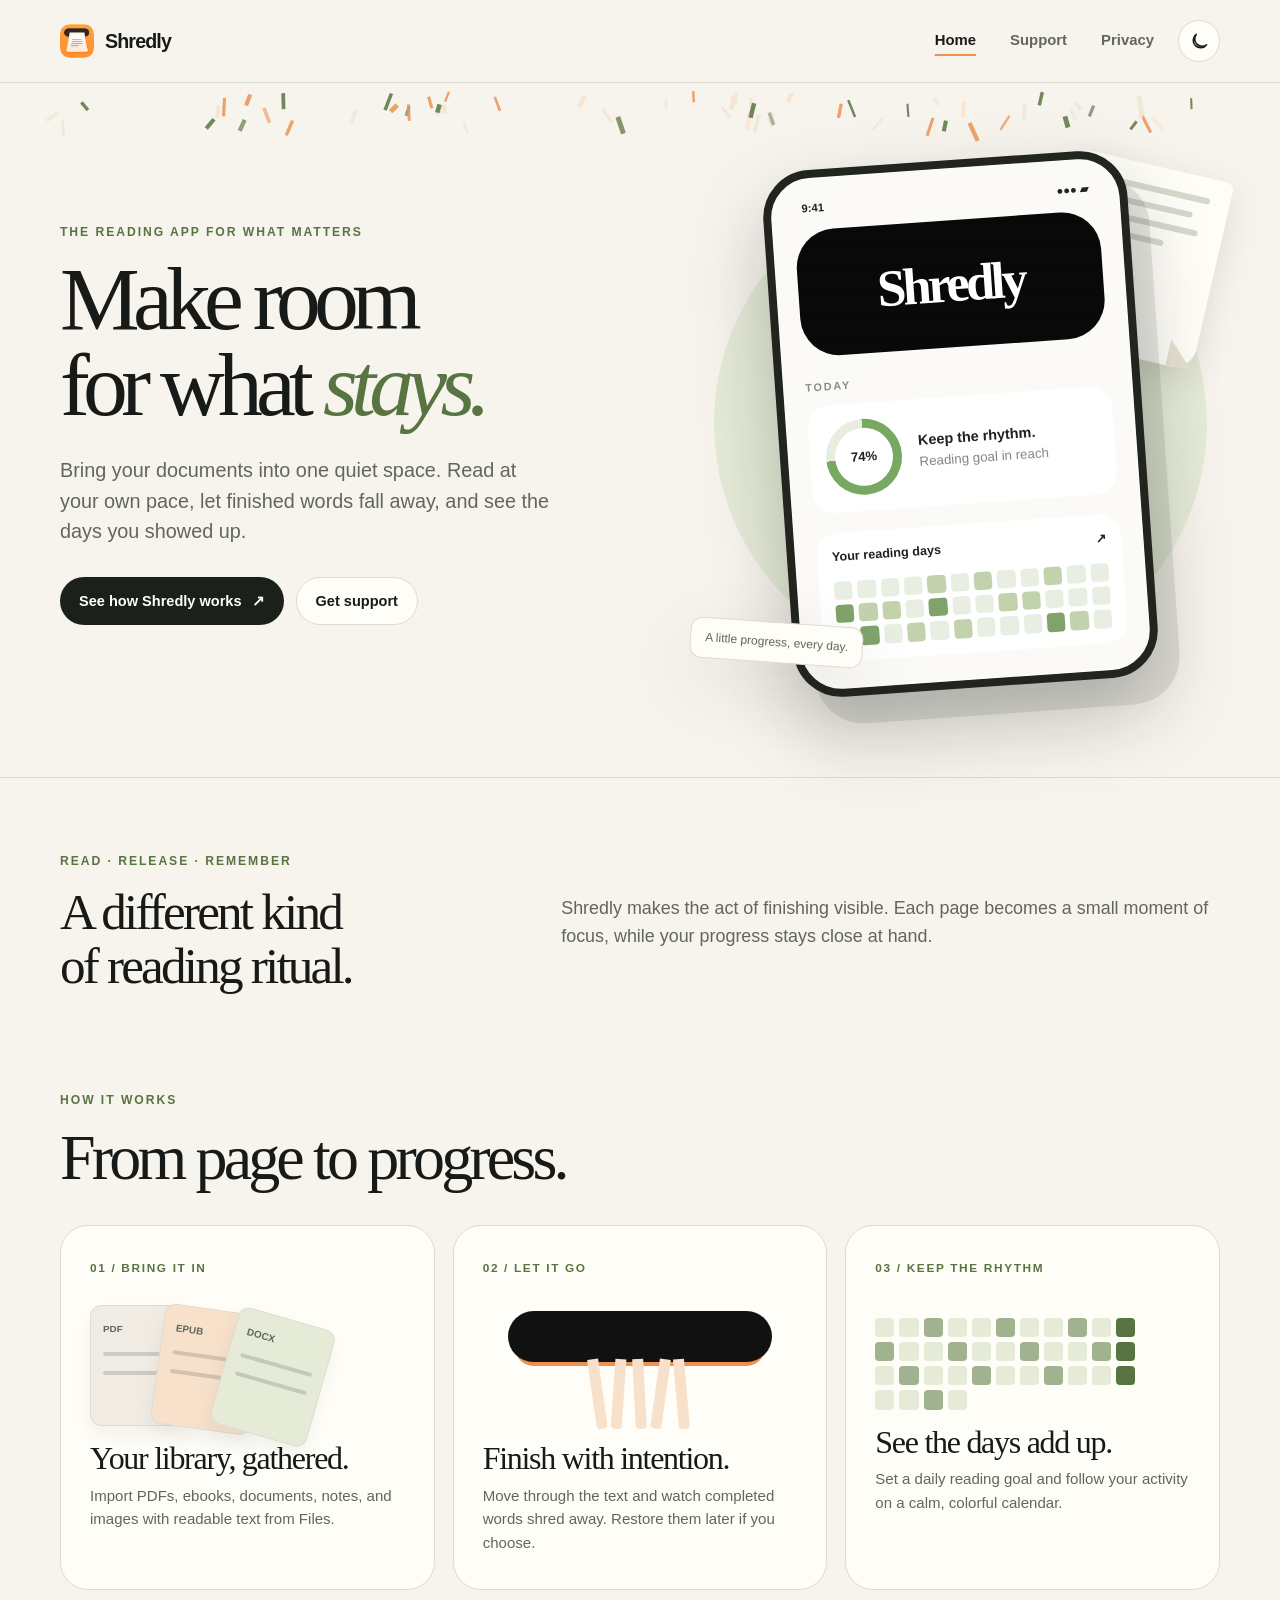
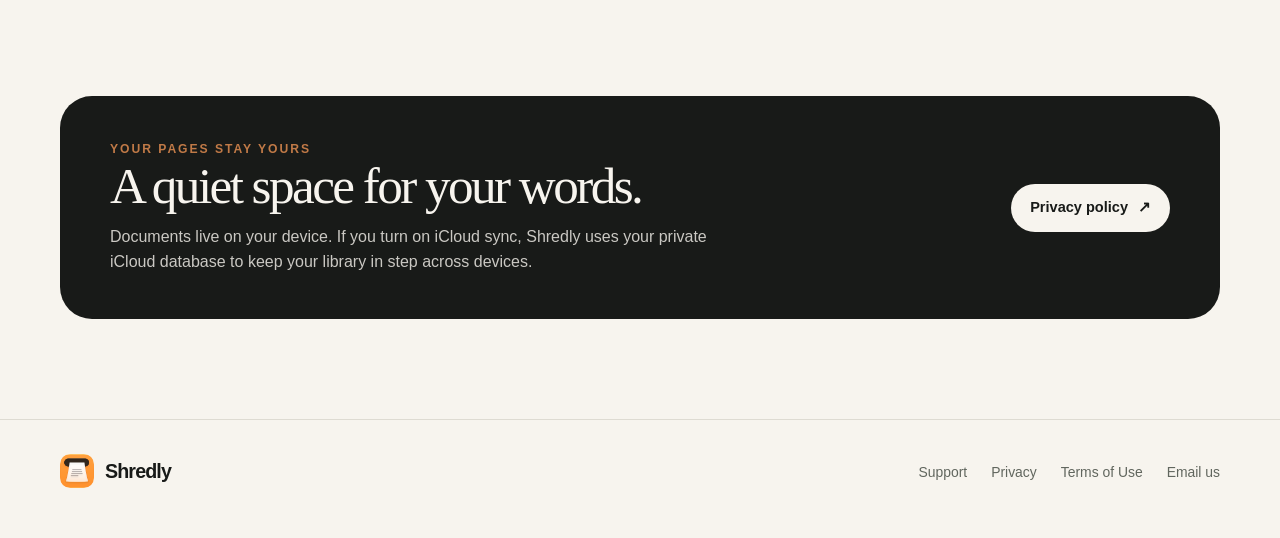
==== commit e5150897: "Keep paper particle colors consistent across themes" ====
--- a/index.html
+++ b/index.html
@@ -11,7 +11,7 @@
   <meta property="og:image" content="https://missouryy.github.io/shredly-site/app-icon.png">
   <link rel="stylesheet" href="./site.css?v=boundary-particles-3">
   <script>try{const t=localStorage.getItem('shredly-site-theme');if(t==='light'||t==='dark')document.documentElement.dataset.theme=t}catch(_){}</script>
-  <script src="./site.js?v=shred-mouth-2" defer></script>
+  <script src="./site.js?v=consistent-paper-3" defer></script>
   <title>Shredly — Read with intention</title>
 </head>
 <body>
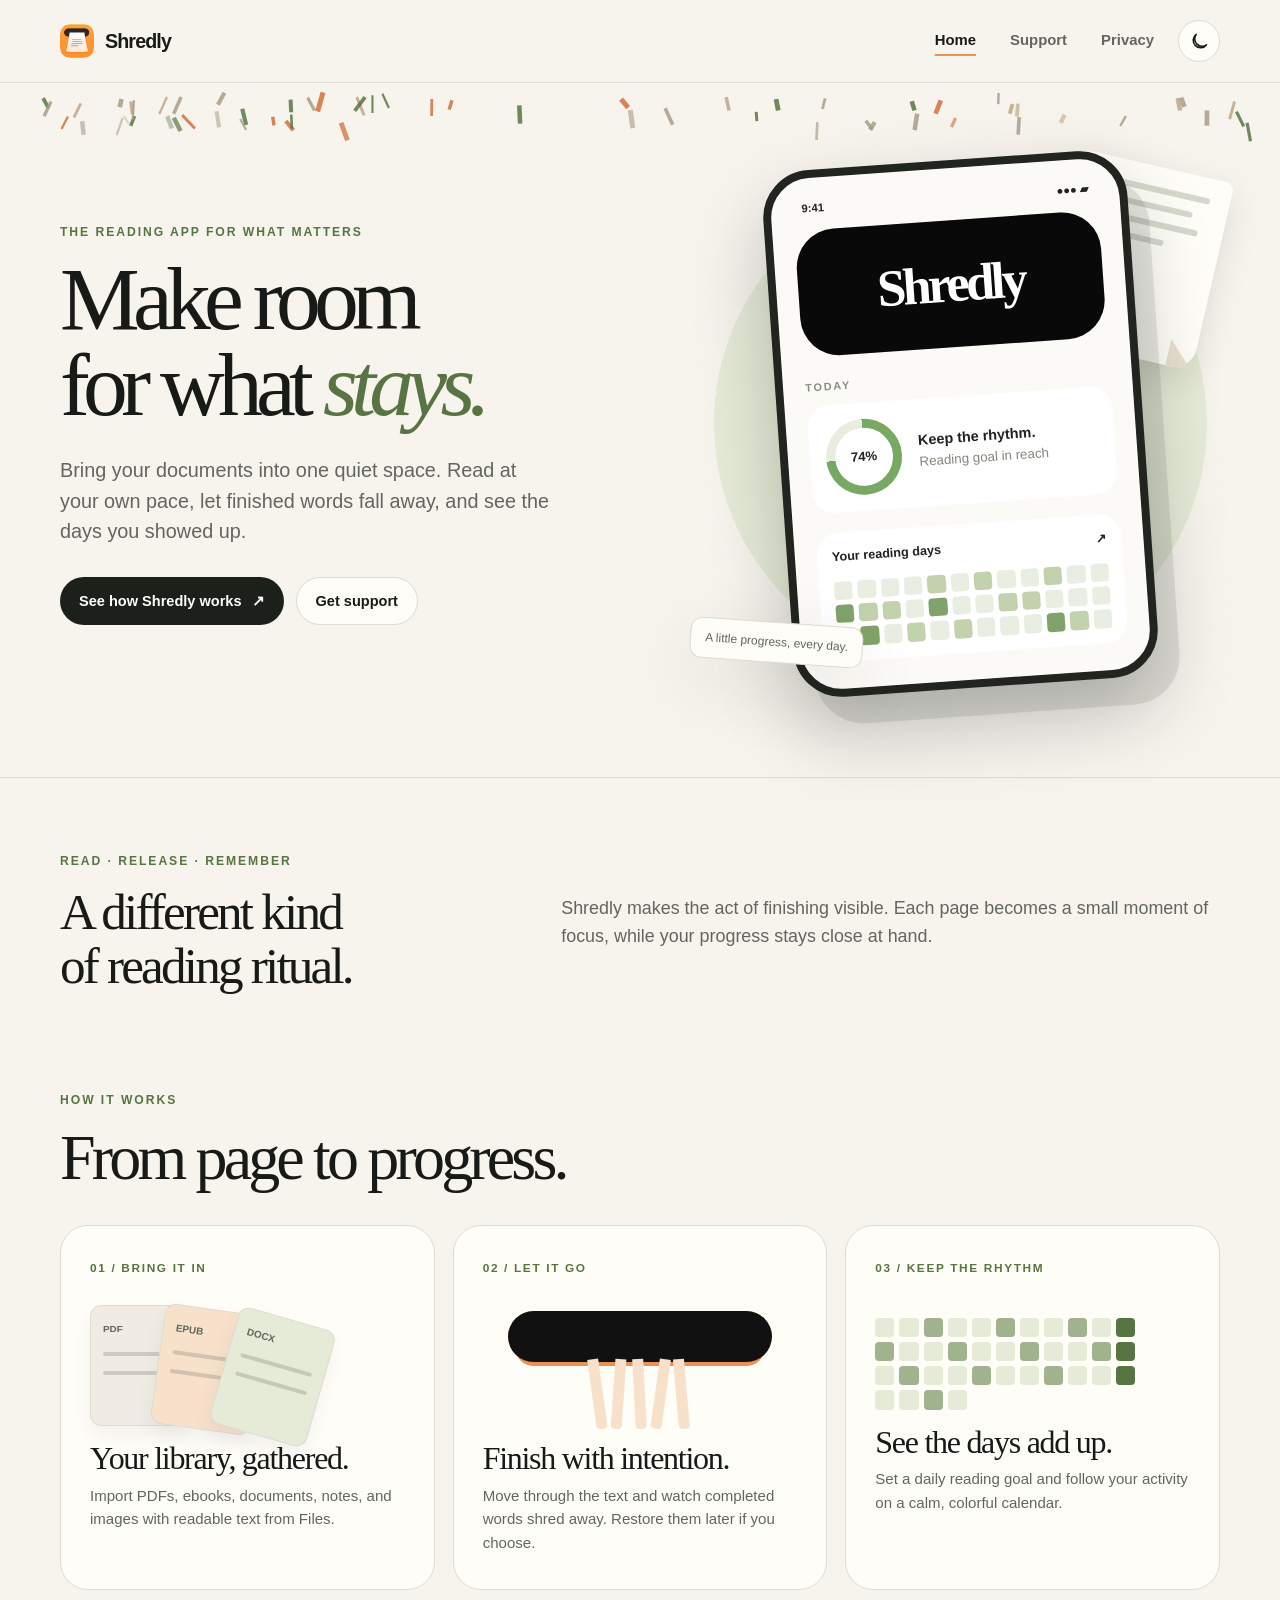
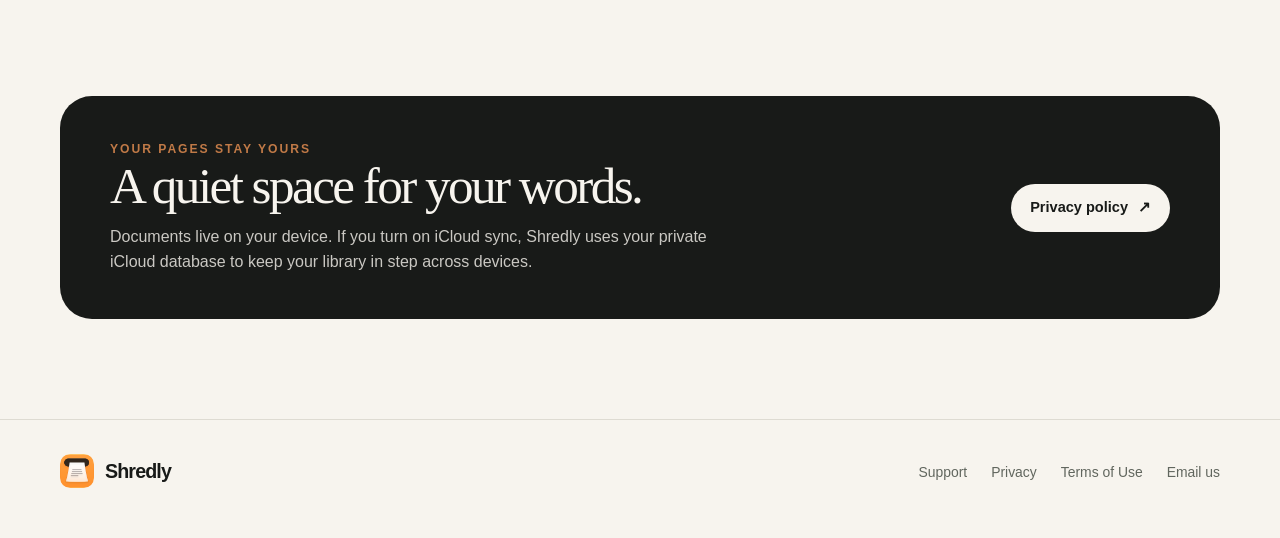
==== commit 21b6546e: "Use contrasting paper particle palettes for light and dark themes" ====
--- a/index.html
+++ b/index.html
@@ -11,7 +11,7 @@
   <meta property="og:image" content="https://missouryy.github.io/shredly-site/app-icon.png">
   <link rel="stylesheet" href="./site.css?v=boundary-particles-3">
   <script>try{const t=localStorage.getItem('shredly-site-theme');if(t==='light'||t==='dark')document.documentElement.dataset.theme=t}catch(_){}</script>
-  <script src="./site.js?v=consistent-paper-3" defer></script>
+  <script src="./site.js?v=theme-paper-4" defer></script>
   <title>Shredly — Read with intention</title>
 </head>
 <body>
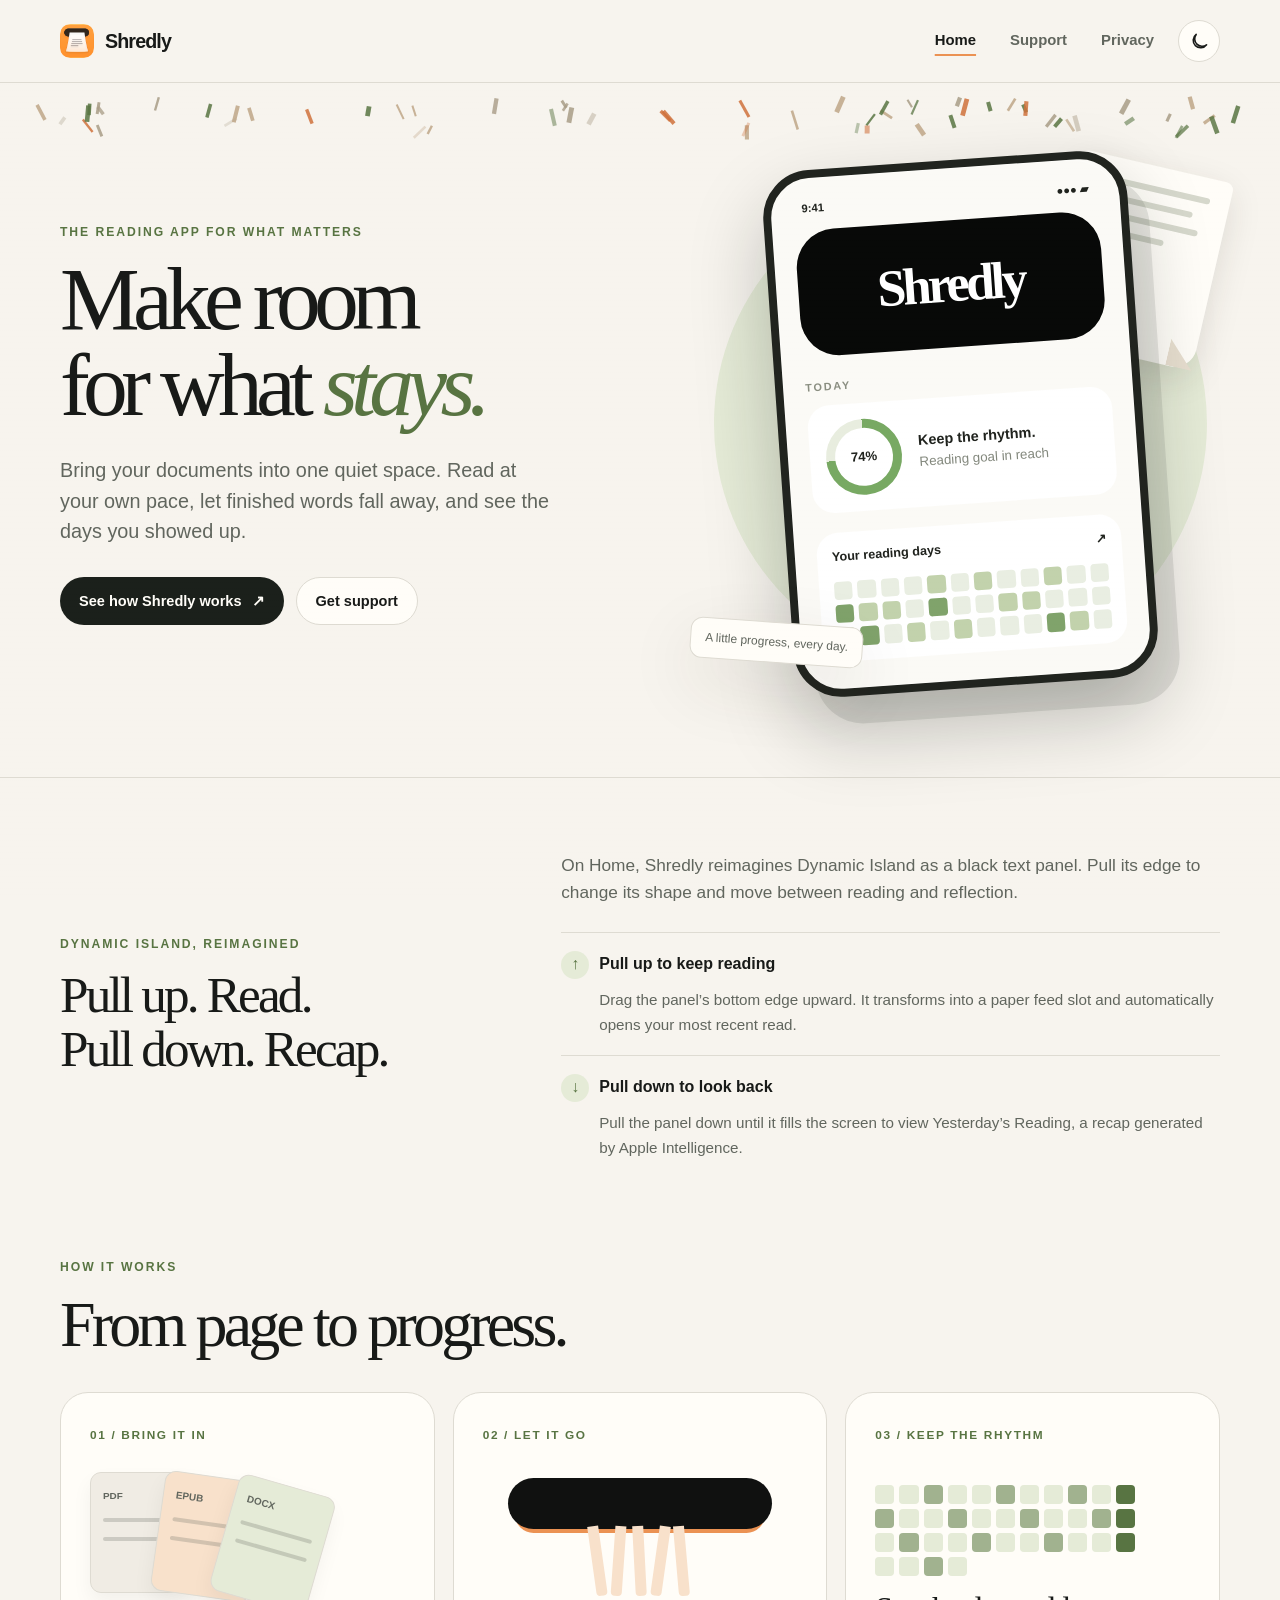
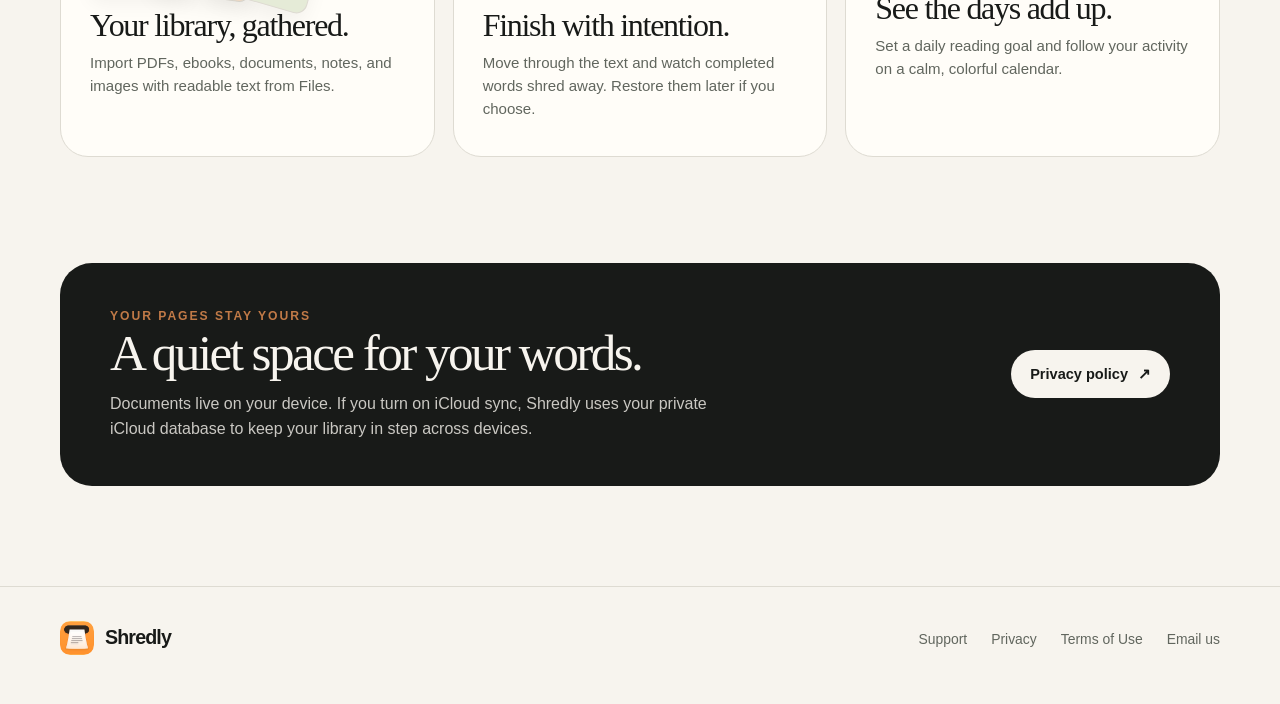
==== commit 284248a9: "Explain Dynamic Island gestures for reading and yesterday's recap" ====
--- a/index.html
+++ b/index.html
@@ -9,7 +9,7 @@
   <link rel="icon" href="./app-icon.png" type="image/png">
   <link rel="apple-touch-icon" href="./app-icon.png">
   <meta property="og:image" content="https://missouryy.github.io/shredly-site/app-icon.png">
-  <link rel="stylesheet" href="./site.css?v=boundary-particles-3">
+  <link rel="stylesheet" href="./site.css?v=island-guide-4">
   <script>try{const t=localStorage.getItem('shredly-site-theme');if(t==='light'||t==='dark')document.documentElement.dataset.theme=t}catch(_){}</script>
   <script src="./site.js?v=theme-paper-4" defer></script>
   <title>Shredly — Read with intention</title>
@@ -58,8 +58,14 @@
 
     <section class="section-rule" aria-labelledby="statement-title">
       <div class="container statement">
-        <div><p class="eyebrow">Read · Release · Remember</p><h2 id="statement-title">A different kind<br>of reading ritual.</h2></div>
-        <p>Shredly makes the act of finishing visible. Each page becomes a small moment of focus, while your progress stays close at hand.</p>
+        <div><p class="eyebrow">Dynamic Island, reimagined</p><h2 id="statement-title">Pull up. Read.<br>Pull down. Recap.</h2></div>
+        <div class="island-guide">
+          <p class="island-intro">On Home, Shredly reimagines Dynamic Island as a black text panel. Pull its edge to change its shape and move between reading and reflection.</p>
+          <dl class="island-gestures">
+            <div><dt><span aria-hidden="true">↑</span> Pull up to keep reading</dt><dd>Drag the panel’s bottom edge upward. It transforms into a paper feed slot and automatically opens your most recent read.</dd></div>
+            <div><dt><span aria-hidden="true">↓</span> Pull down to look back</dt><dd>Pull the panel down until it fills the screen to view Yesterday’s Reading, a recap generated by Apple Intelligence.</dd></div>
+          </dl>
+        </div>
       </div>
     </section>
 
--- a/site.css
+++ b/site.css
@@ -147,7 +147,13 @@
 .section-rule { border-top: 1px solid var(--line); }
 .statement { display: grid; grid-template-columns: .62fr 1fr; gap: 8%; align-items: center; padding-block: 74px; }
 .statement h2 { margin: 0; font: 400 clamp(2.35rem, 4vw, 4rem)/1.06 Georgia, "Times New Roman", serif; letter-spacing: -.055em; }
-.statement p:last-child { margin: 0; color: var(--muted); font-size: 1.12rem; }
+.island-intro { margin: 0; color: var(--muted); font-size: 1.08rem; }
+.island-gestures { margin: 26px 0 0; }
+.island-gestures > div { padding: 18px 0; border-top: 1px solid var(--line); }
+.island-gestures > div:last-child { padding-bottom: 0; }
+.island-gestures dt { display: flex; align-items: center; gap: 10px; font-size: 1rem; font-weight: 750; }
+.island-gestures dt span { display: grid; place-items: center; width: 28px; height: 28px; flex-shrink: 0; border-radius: 50%; background: var(--green-soft); color: var(--green); }
+.island-gestures dd { margin: 8px 0 0 38px; color: var(--muted); font-size: .95rem; line-height: 1.65; }
 .features { padding-block: 24px 106px; }
 .section-heading { max-width: 650px; margin-bottom: 34px; }
 .section-heading h2 { margin: 0; font: 400 clamp(2.9rem, 5vw, 4.8rem)/1.05 Georgia, "Times New Roman", serif; letter-spacing: -.06em; }
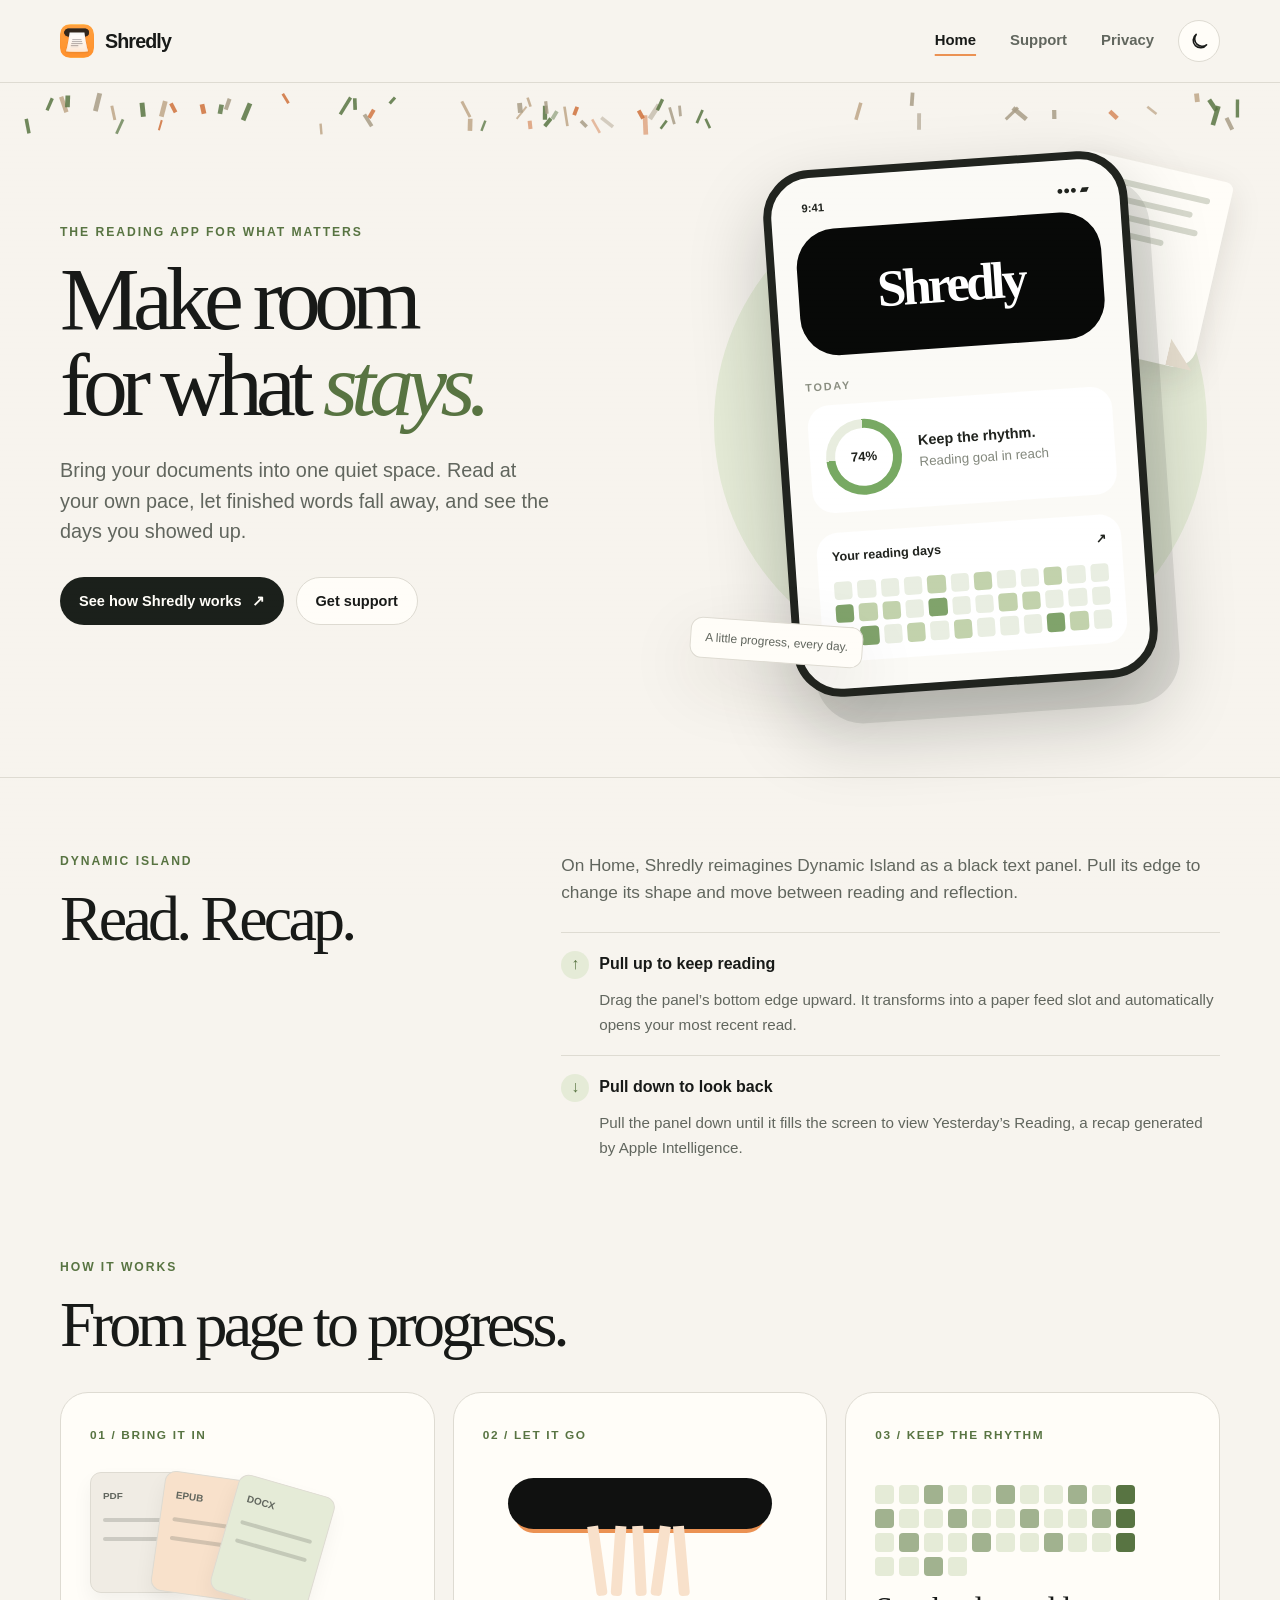
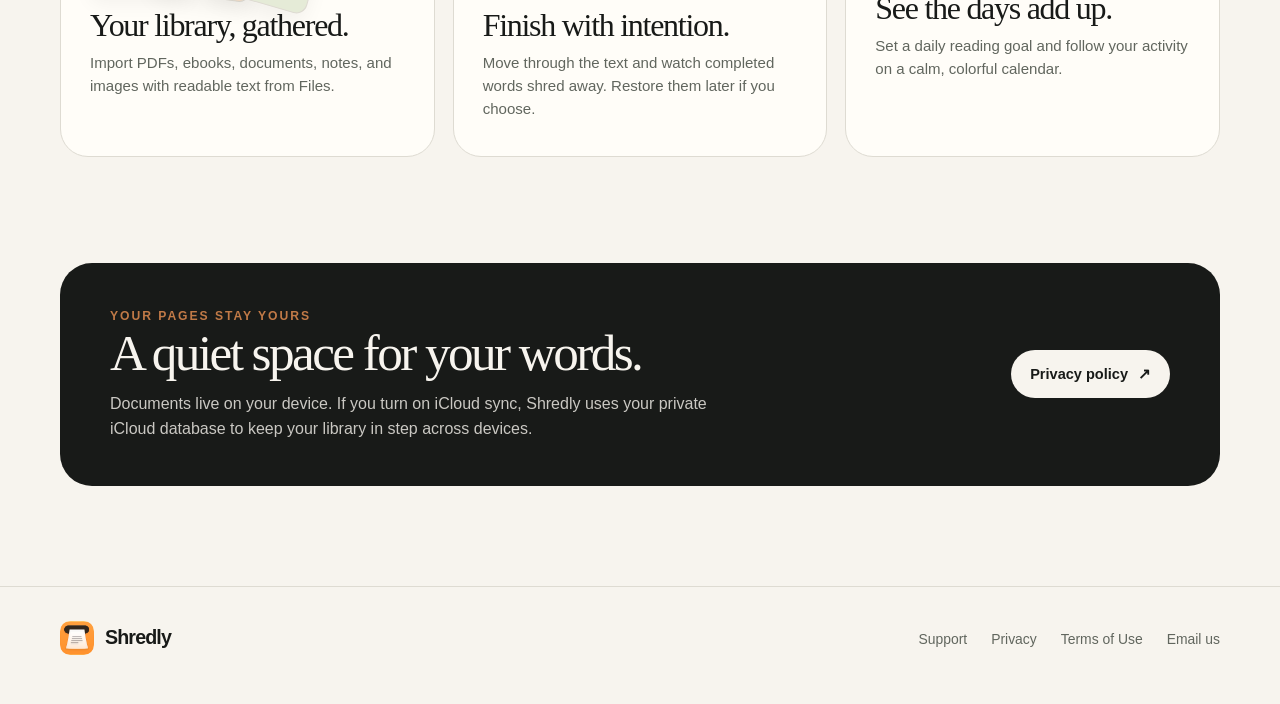
==== commit 7e9ec5e8: "Simplify Dynamic Island heading and align introduction columns" ====
--- a/index.html
+++ b/index.html
@@ -9,7 +9,7 @@
   <link rel="icon" href="./app-icon.png" type="image/png">
   <link rel="apple-touch-icon" href="./app-icon.png">
   <meta property="og:image" content="https://missouryy.github.io/shredly-site/app-icon.png">
-  <link rel="stylesheet" href="./site.css?v=island-guide-4">
+  <link rel="stylesheet" href="./site.css?v=island-title-5">
   <script>try{const t=localStorage.getItem('shredly-site-theme');if(t==='light'||t==='dark')document.documentElement.dataset.theme=t}catch(_){}</script>
   <script src="./site.js?v=theme-paper-4" defer></script>
   <title>Shredly — Read with intention</title>
@@ -58,7 +58,7 @@
 
     <section class="section-rule" aria-labelledby="statement-title">
       <div class="container statement">
-        <div><p class="eyebrow">Dynamic Island, reimagined</p><h2 id="statement-title">Pull up. Read.<br>Pull down. Recap.</h2></div>
+        <div><p class="eyebrow">Dynamic Island</p><h2 id="statement-title">Read. Recap.</h2></div>
         <div class="island-guide">
           <p class="island-intro">On Home, Shredly reimagines Dynamic Island as a black text panel. Pull its edge to change its shape and move between reading and reflection.</p>
           <dl class="island-gestures">
--- a/site.css
+++ b/site.css
@@ -145,8 +145,8 @@
 .art-caption { position: absolute; left: -2%; bottom: 5%; padding: 10px 14px; border: 1px solid var(--line); background: var(--surface); border-radius: 12px; box-shadow: var(--shadow); color: var(--muted); font-size: .75rem; transform: rotate(4deg); }
 
 .section-rule { border-top: 1px solid var(--line); }
-.statement { display: grid; grid-template-columns: .62fr 1fr; gap: 8%; align-items: center; padding-block: 74px; }
-.statement h2 { margin: 0; font: 400 clamp(2.35rem, 4vw, 4rem)/1.06 Georgia, "Times New Roman", serif; letter-spacing: -.055em; }
+.statement { display: grid; grid-template-columns: .62fr 1fr; gap: 8%; align-items: start; padding-block: 74px; }
+.statement h2 { margin: 0; font: 400 clamp(2.9rem, 5vw, 4.8rem)/1.05 Georgia, "Times New Roman", serif; letter-spacing: -.06em; }
 .island-intro { margin: 0; color: var(--muted); font-size: 1.08rem; }
 .island-gestures { margin: 26px 0 0; }
 .island-gestures > div { padding: 18px 0; border-top: 1px solid var(--line); }
